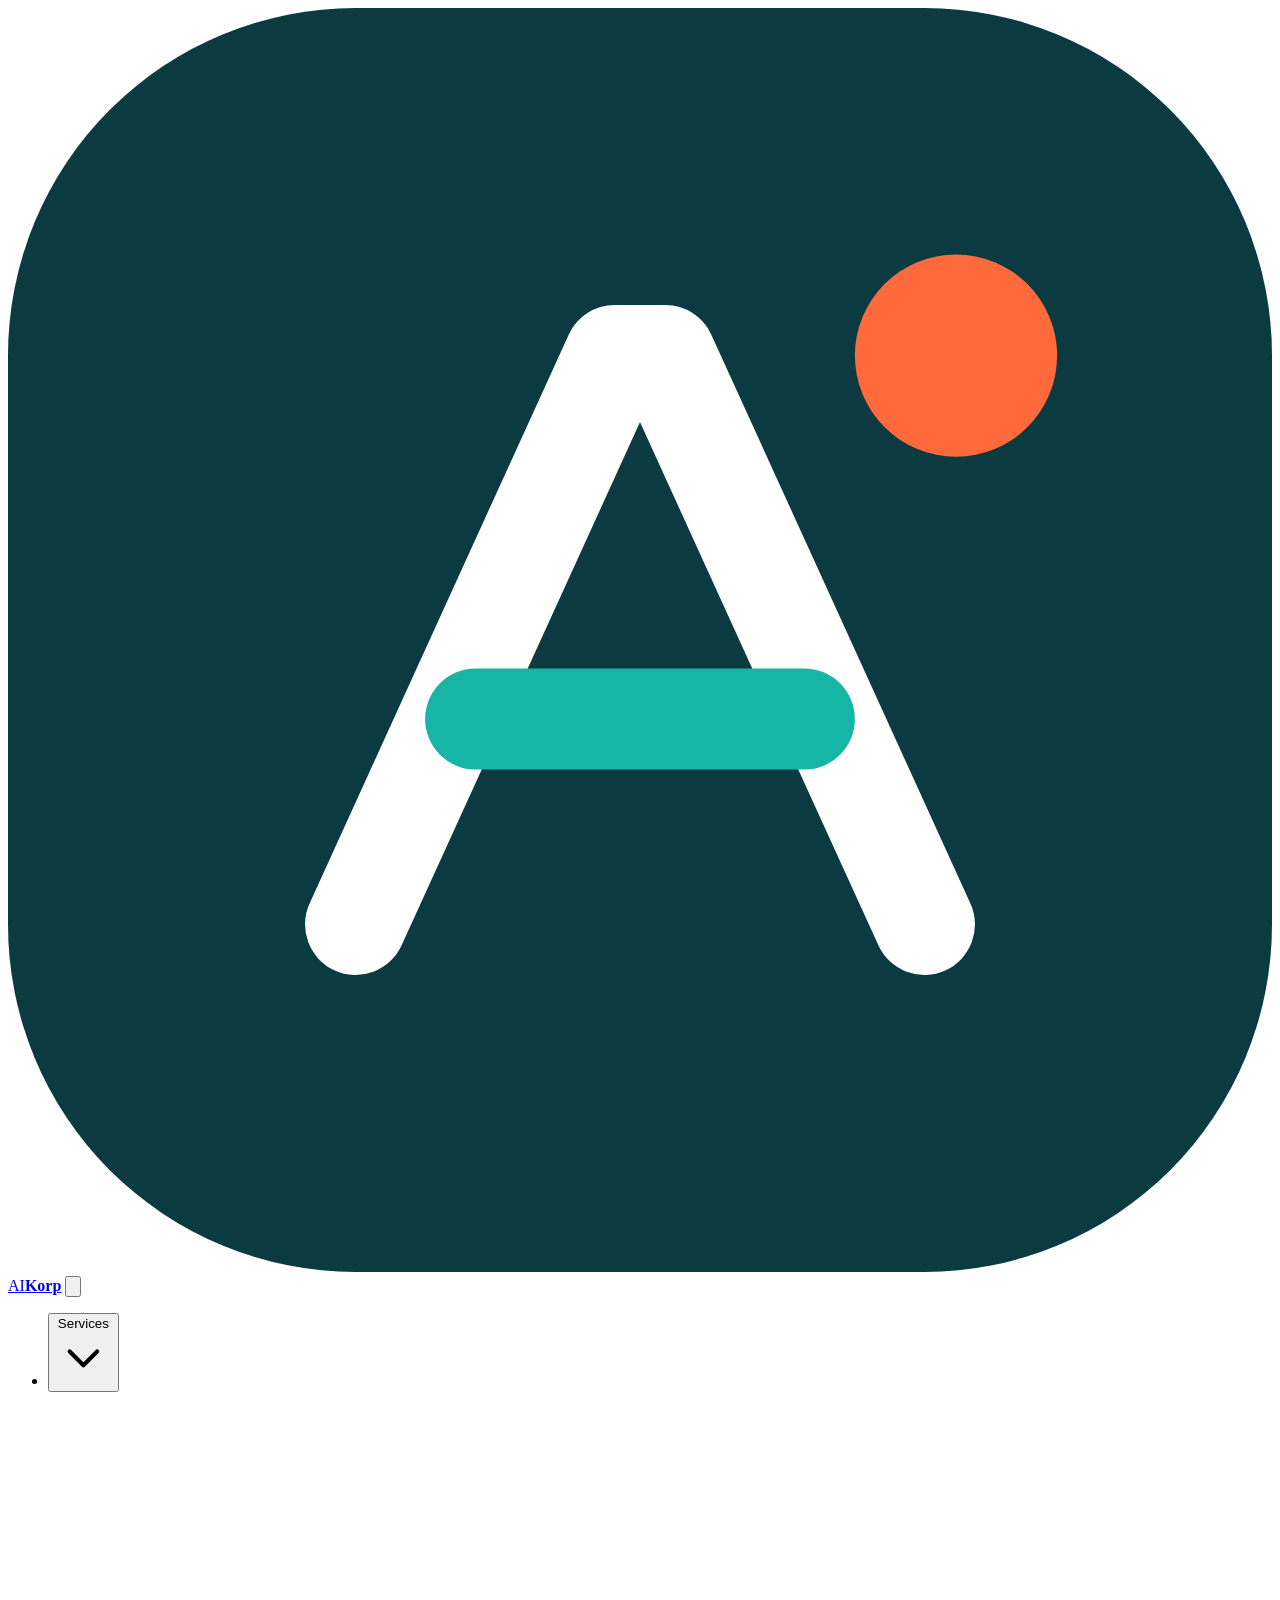
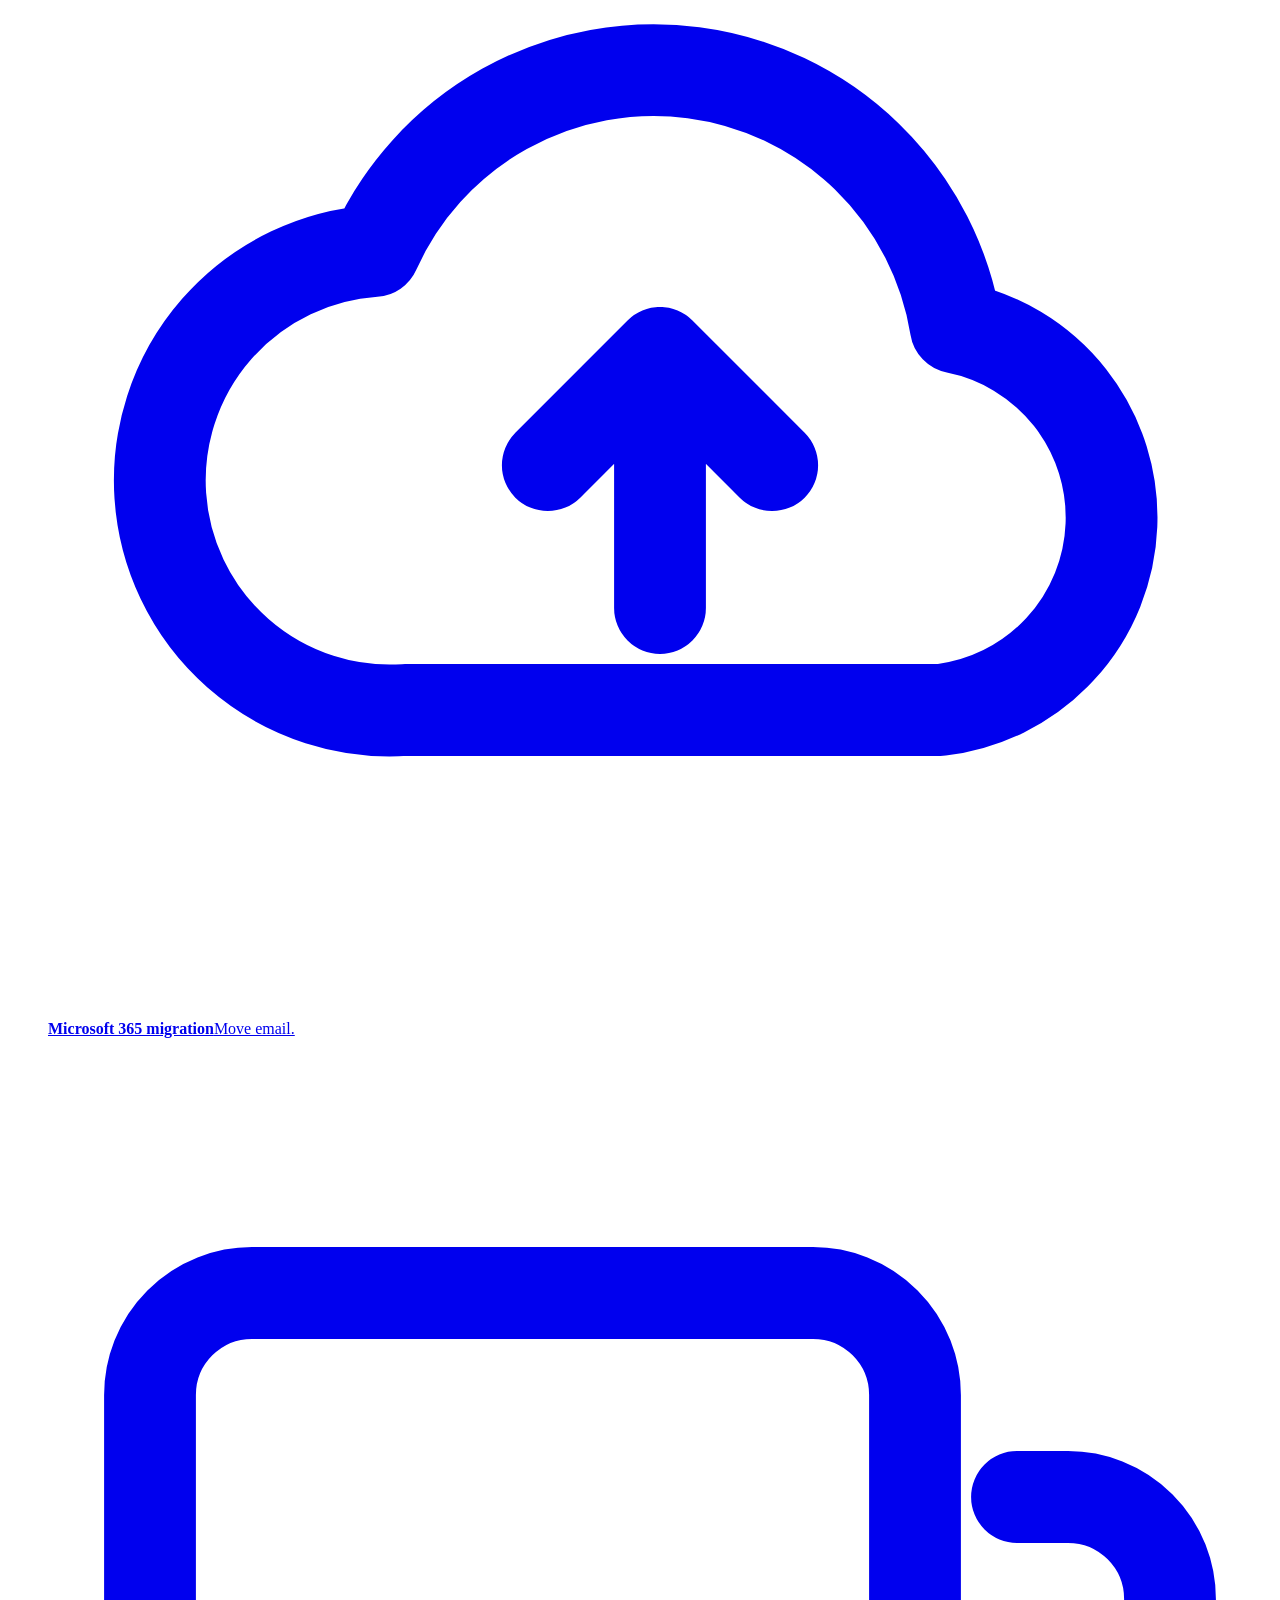
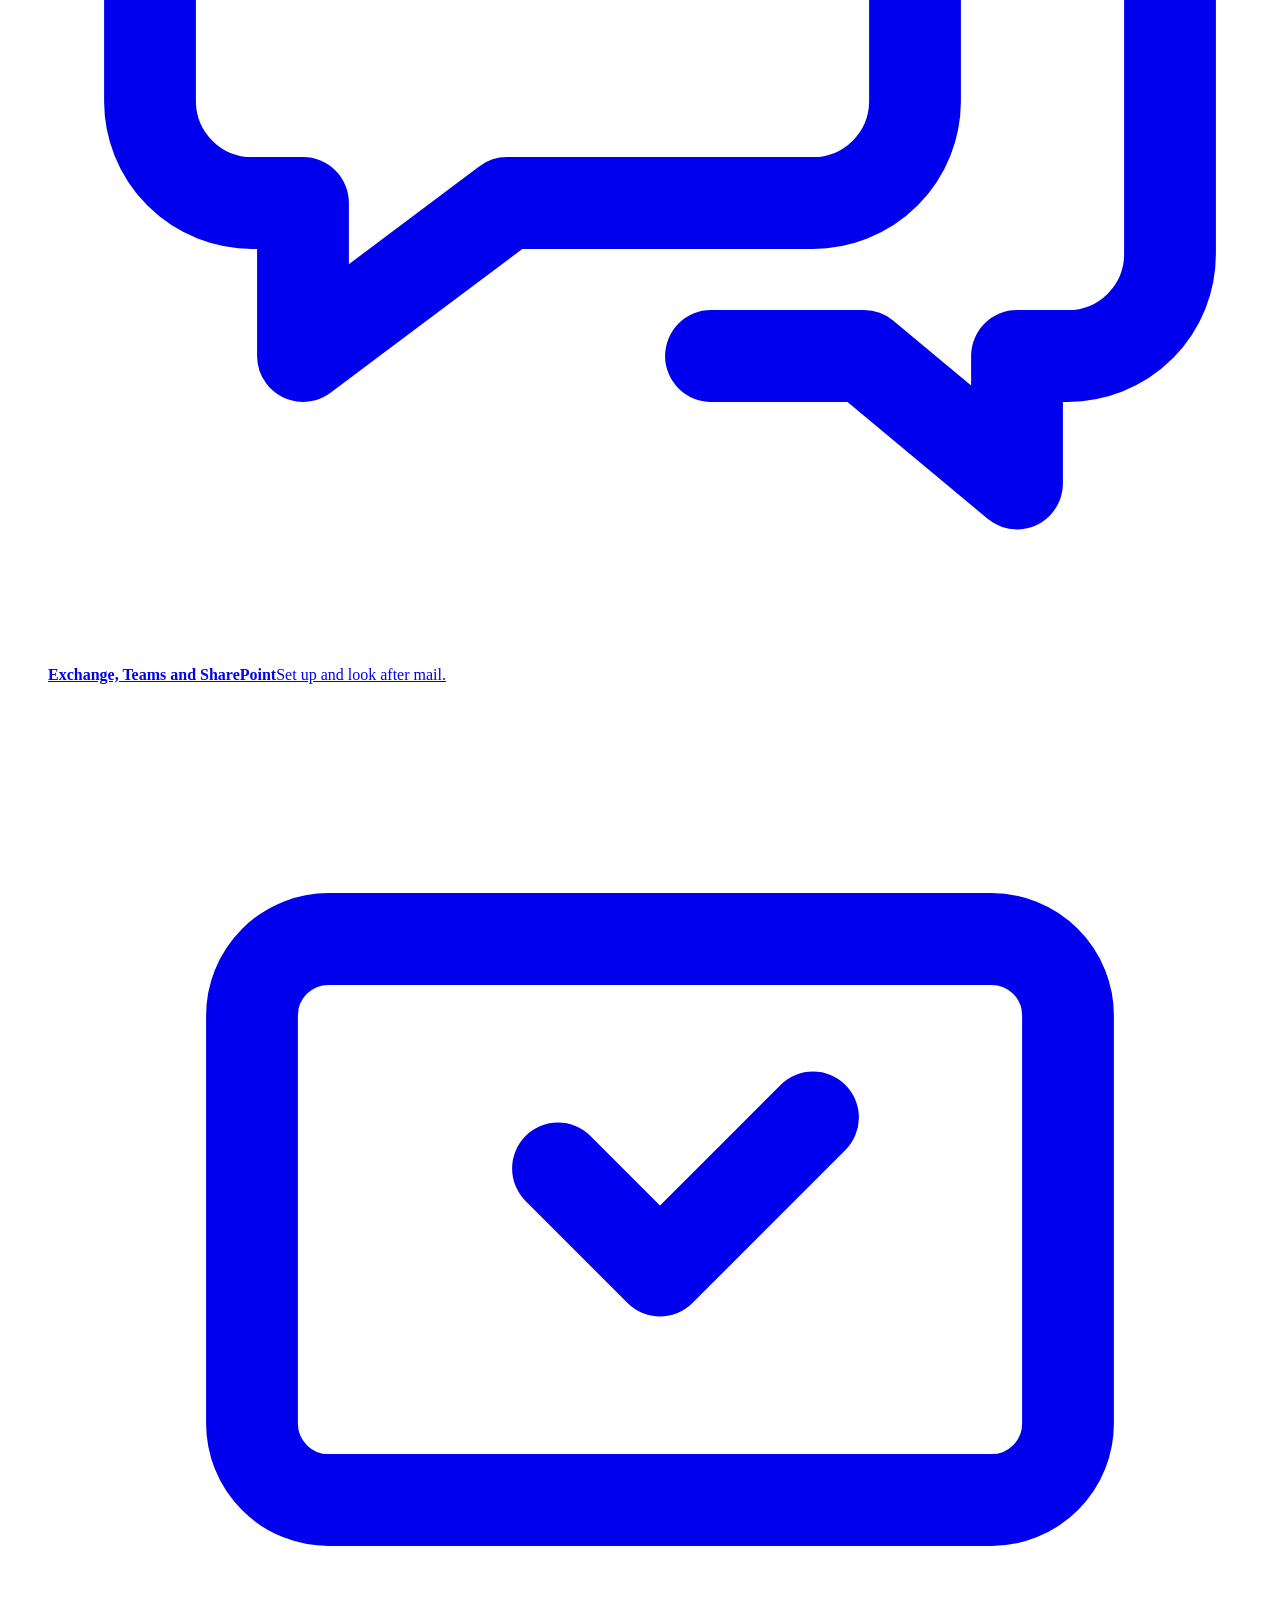
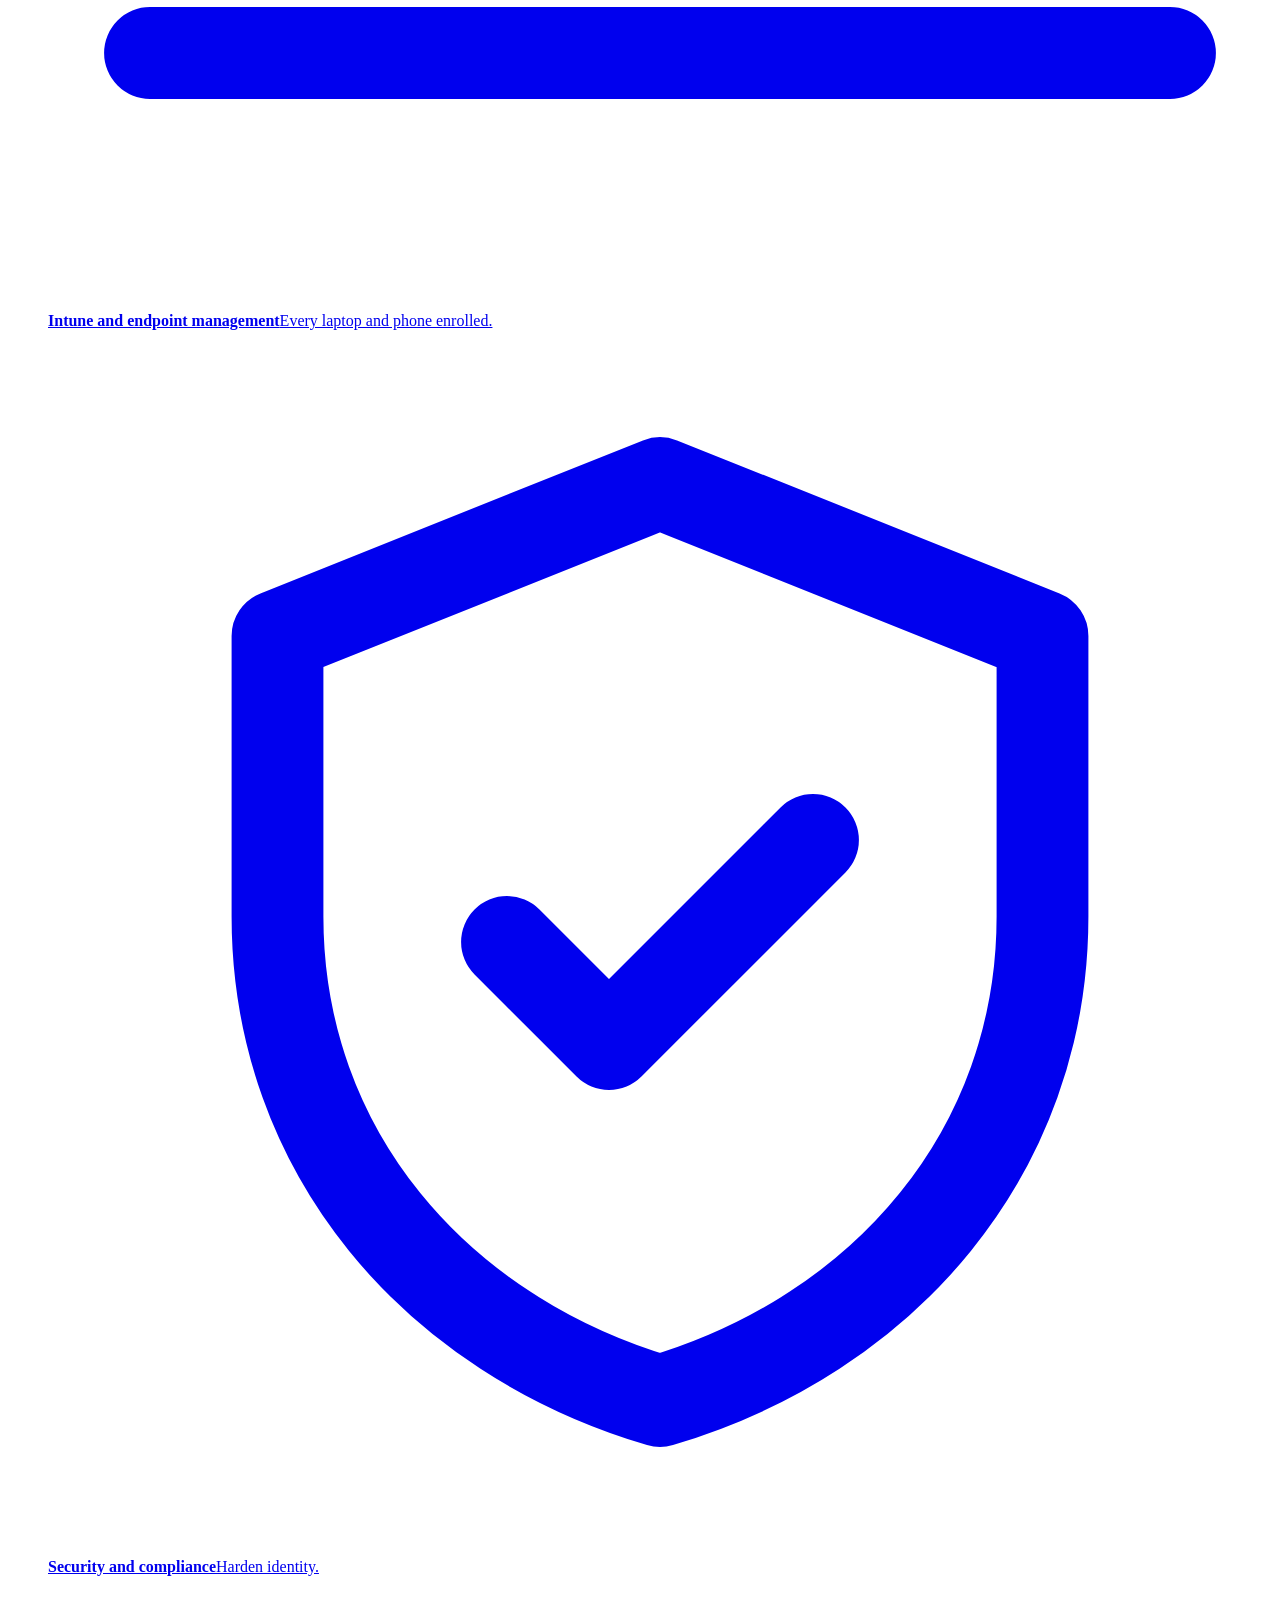
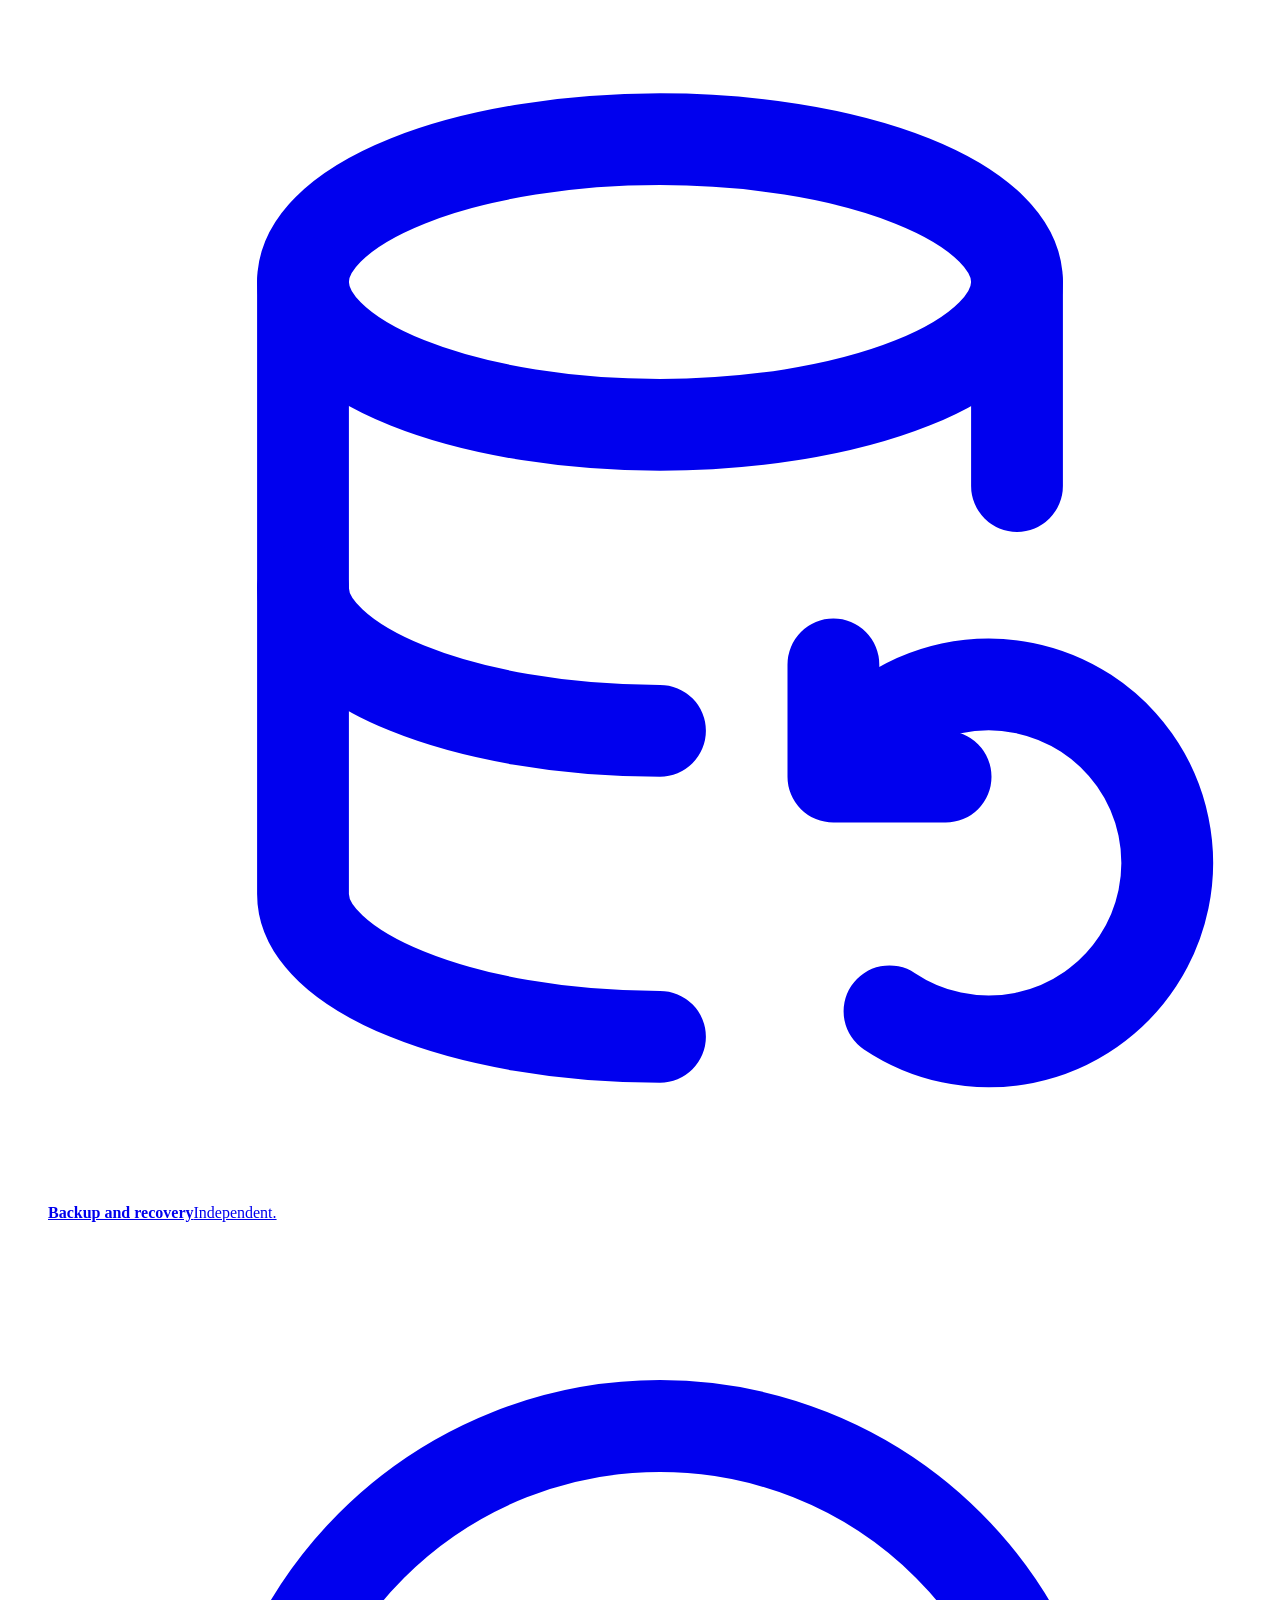
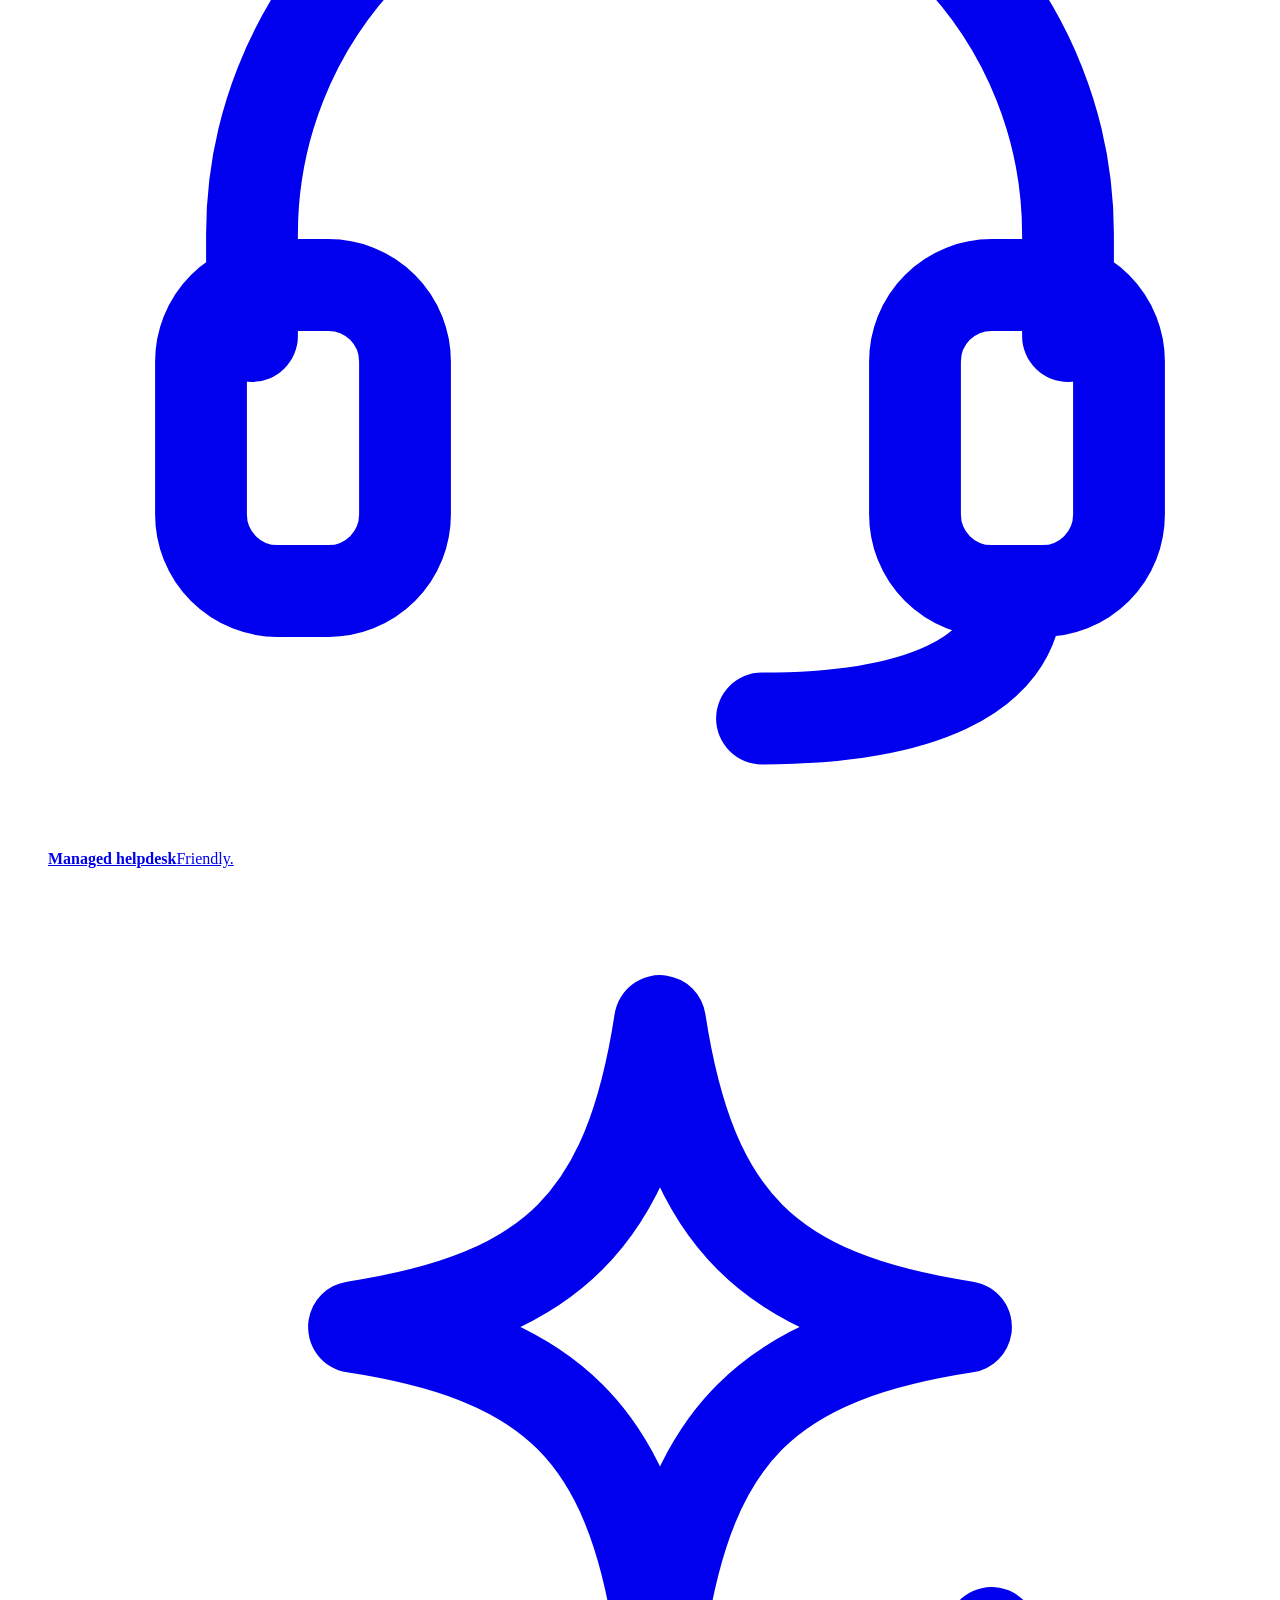
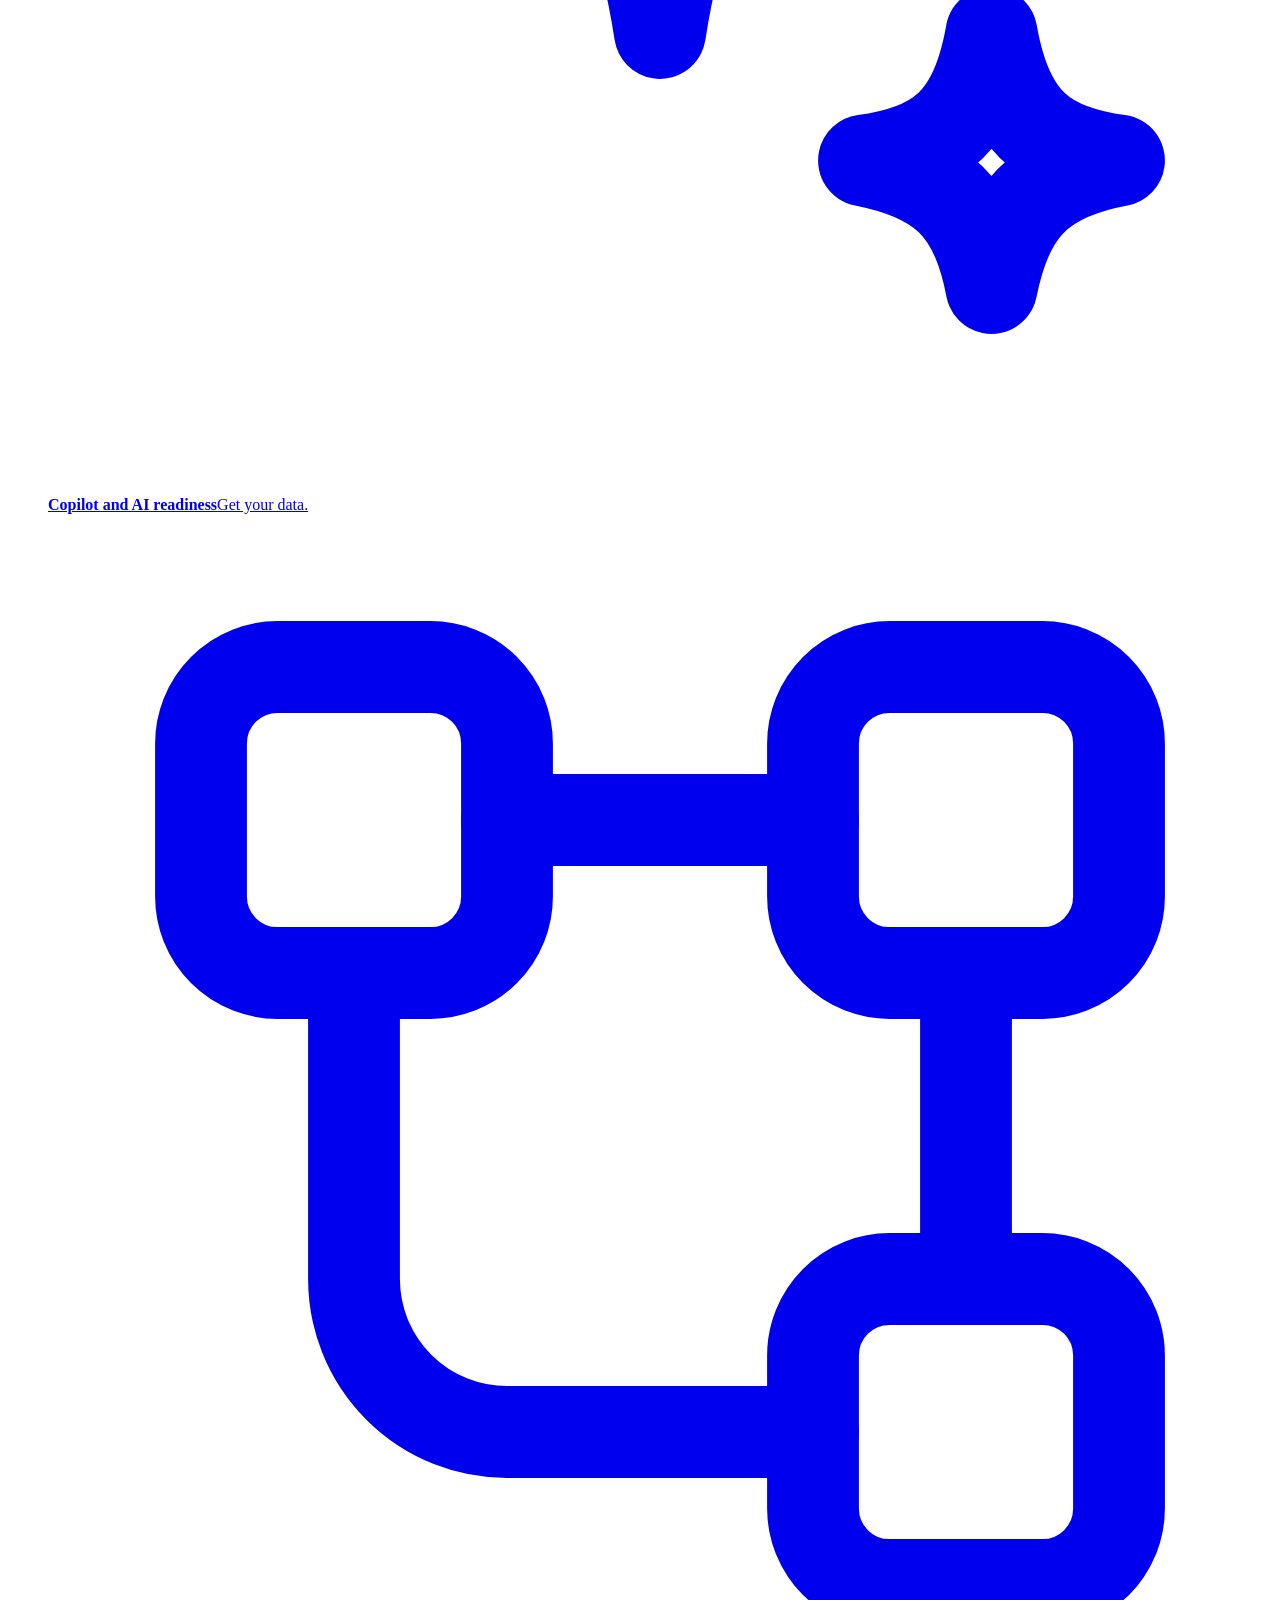
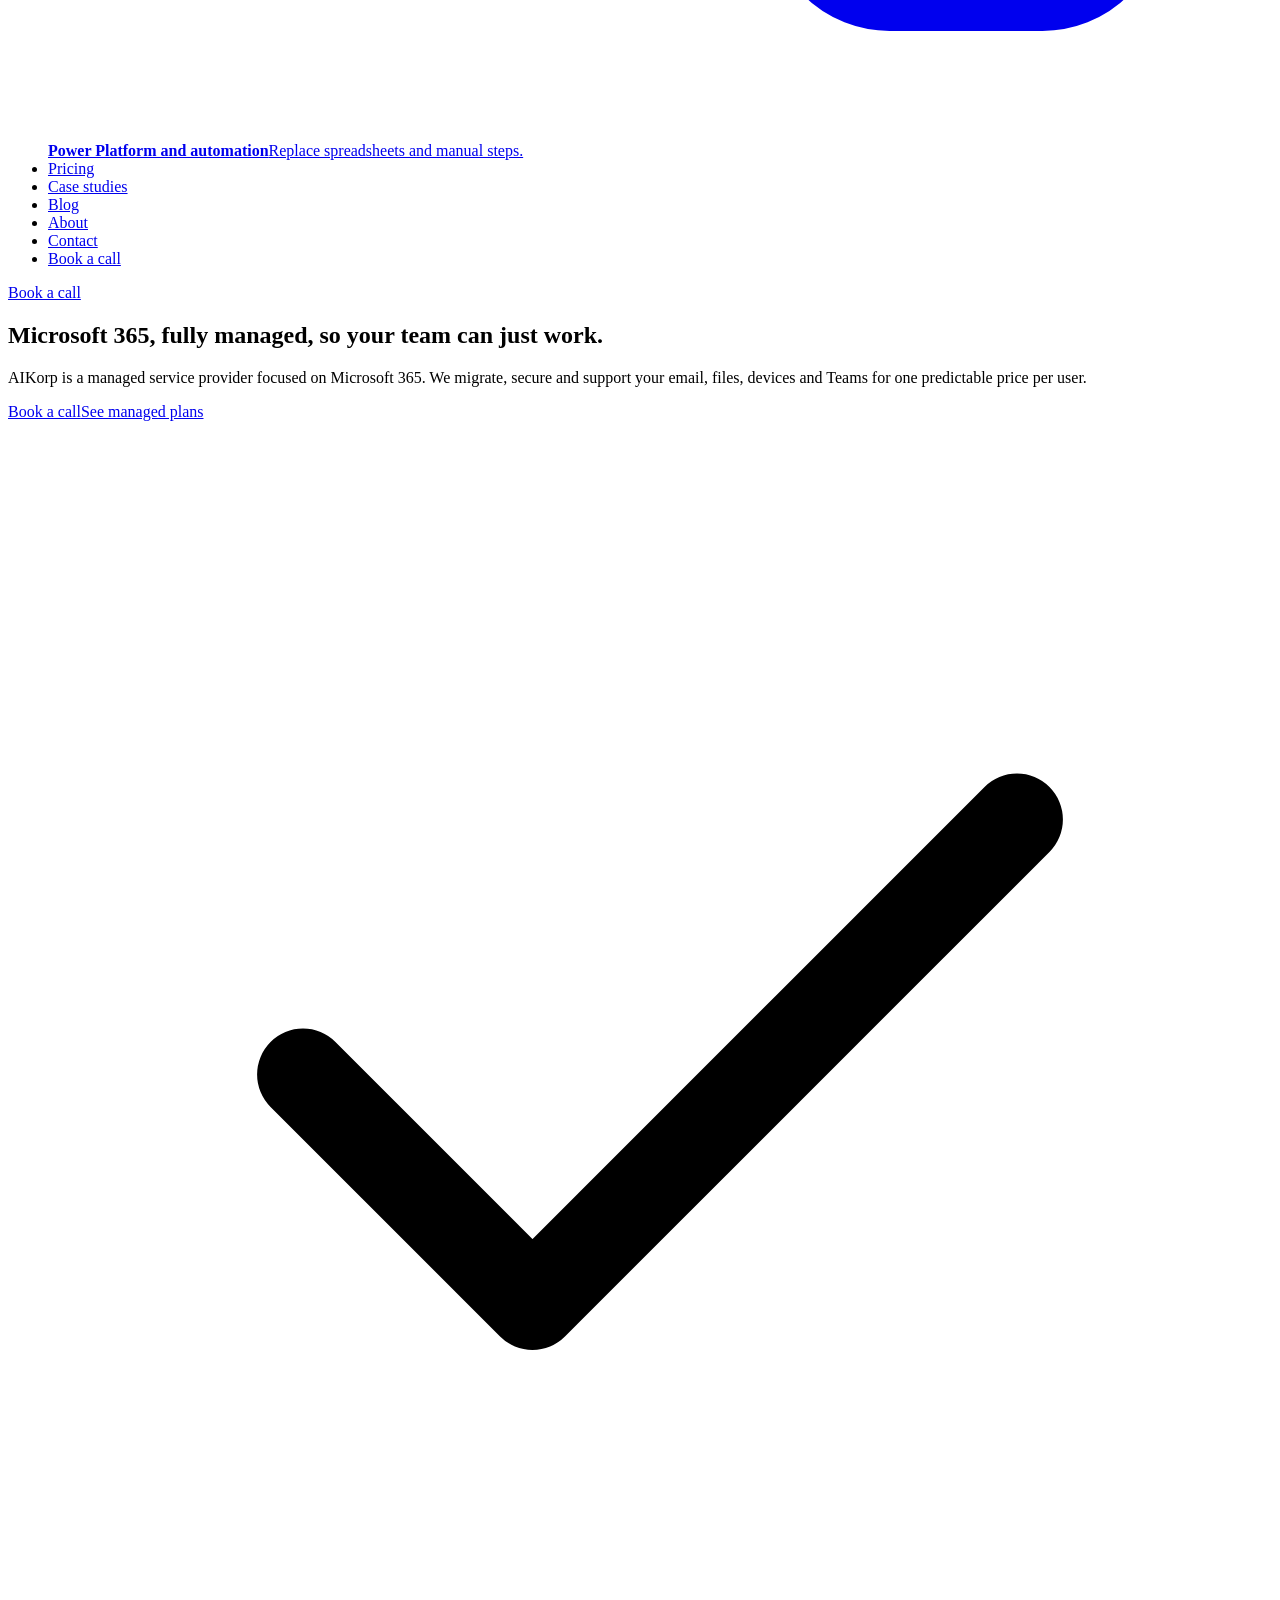
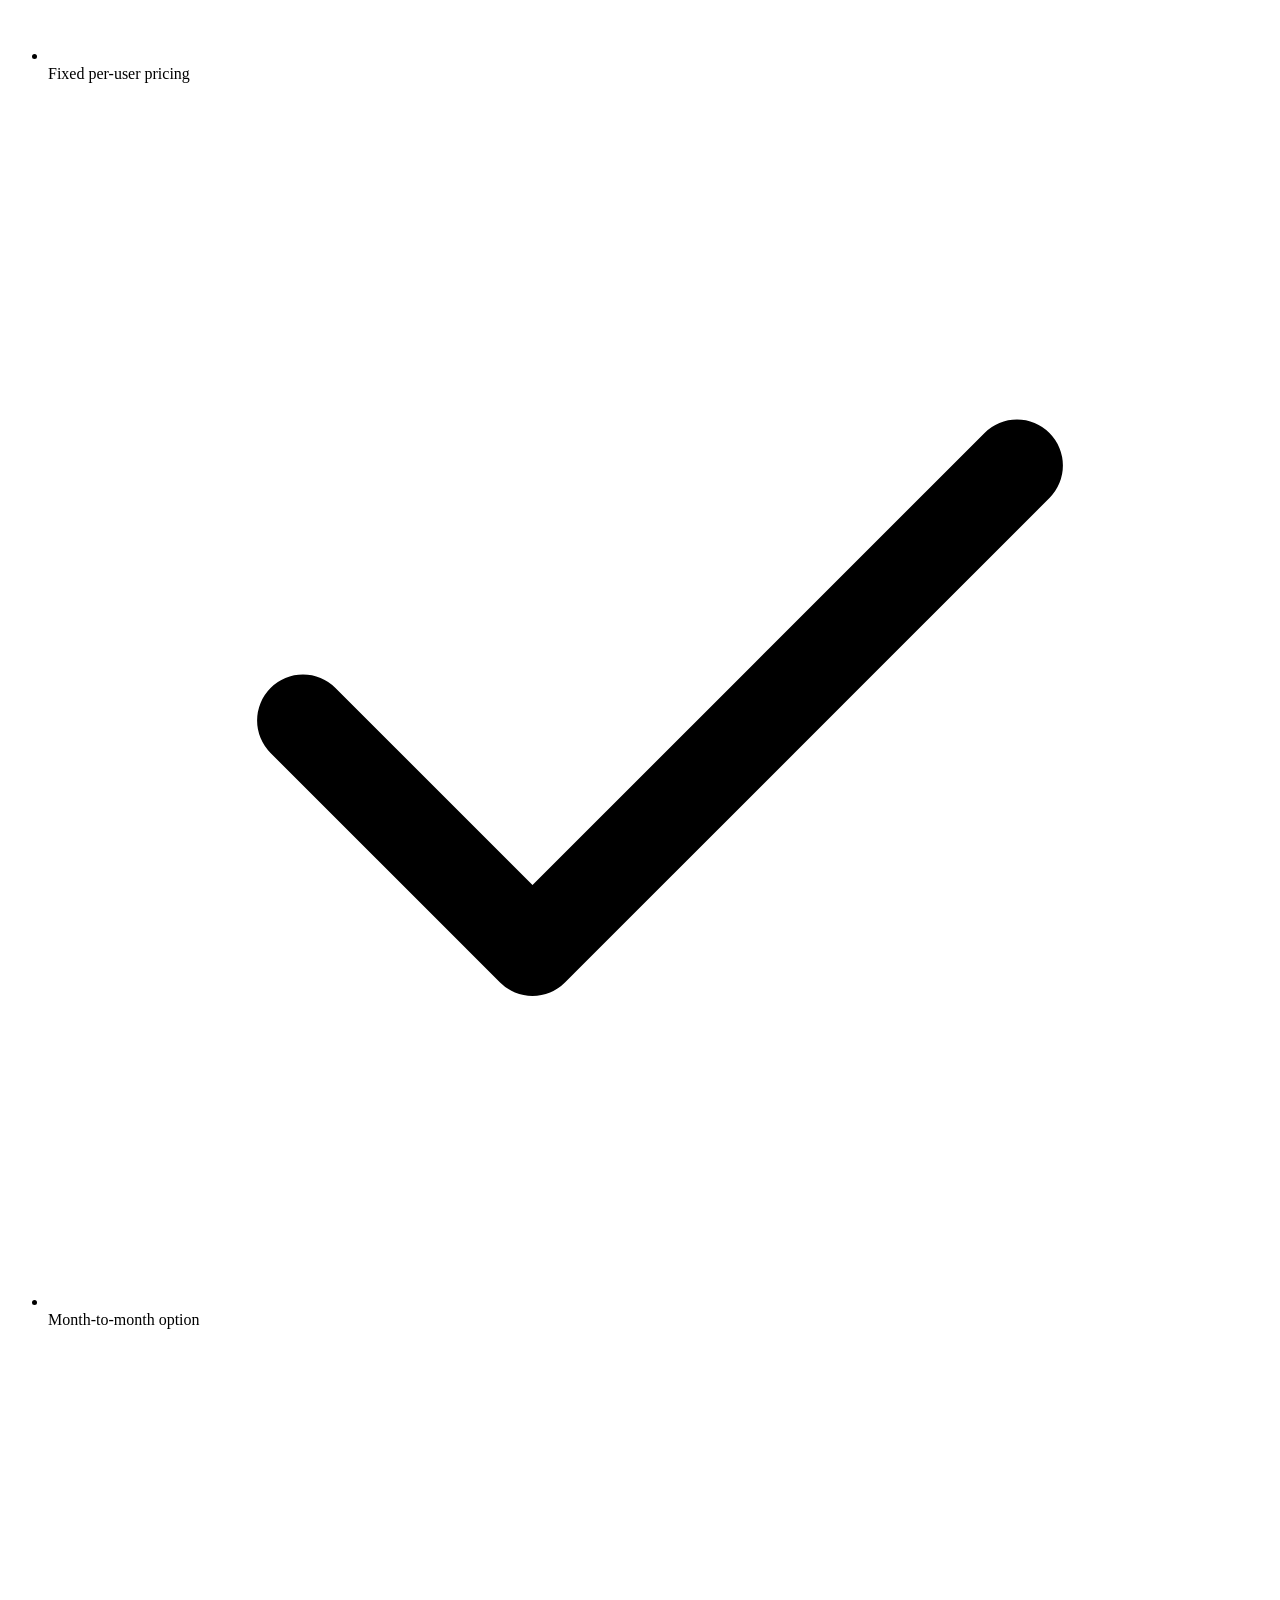
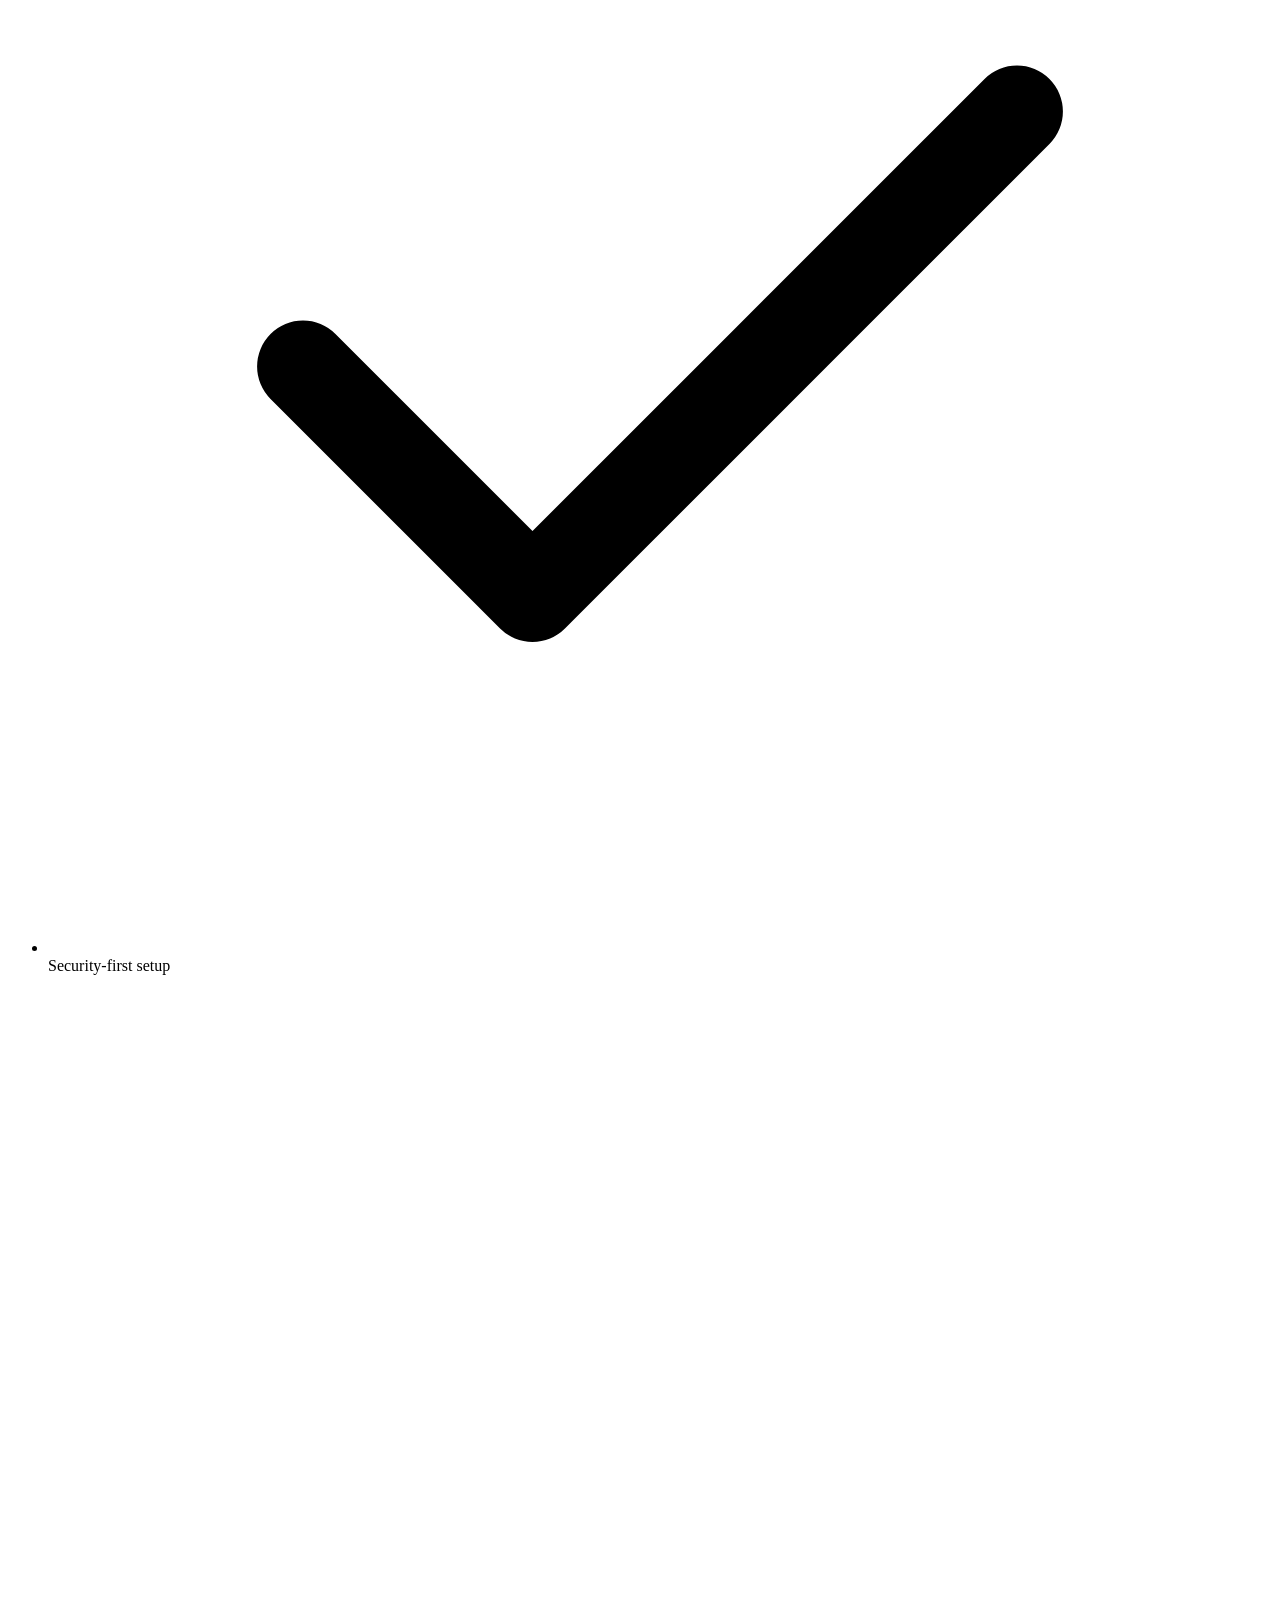
==== index.html @ 964cabbc "Add AIKorp MSP website pages" ====
<!DOCTYPE html>
<html lang="en">
<head>
<meta charset="utf-8">
<meta name="viewport" content="width=device-width, initial-scale=1">
<title>AIKorp | Managed Microsoft 365 services</title>
<meta name="description" content="AIKorp is a managed service provider specialising in Microsoft 365: migration, security, Intune, backup, helpdesk and Copilot readiness.">
<meta property="og:title" content="AIKorp | Managed Microsoft 365 services">
<meta property="og:description" content="AIKorp is a managed service provider specialising in Microsoft 365: migration, security, Intune, backup, helpdesk and Copilot readiness.">
<link rel="preconnect" href="https://fonts.googleapis.com">
<link rel="preconnect" href="https://fonts.gstatic.com" crossorigin>
<link href="https://fonts.googleapis.com/css2?family=Manrope:wght@400;500;600;700;800&display=swap" rel="stylesheet">
<link rel="stylesheet" href="assets/styles.css">
<link rel="icon" href="data:image/svg+xml,<svg xmlns=%27http://www.w3.org/2000/svg%27 viewBox='0 0 40 40' aria-hidden='true'><rect width='40' height='40' rx='11' fill='%230b3b40'/><path d='M11 29 19.2 11h1.6L29 29' fill='none' stroke='%23fff' stroke-width='3.2' stroke-linecap='round' stroke-linejoin='round'/><path d='M14.8 22.5h10.4' stroke='%2317b5a5' stroke-width='3.2' stroke-linecap='round'/><circle cx='30' cy='11' r='3.2' fill='%23ff6a3d'/></svg>">
</head>
<body>
<a class="skip" href="#main" style="position:absolute;left:-999px">Skip to content</a>
<header class="site-header"><div class="wrap nav">
  <a class="logo" href="index.html" aria-label="AIKorp home"><svg viewBox="0 0 40 40" aria-hidden="true"><rect width="40" height="40" rx="11" fill="#0b3b40"/><path d="M11 29 19.2 11h1.6L29 29" fill="none" stroke="#fff" stroke-width="3.2" stroke-linecap="round" stroke-linejoin="round"/><path d="M14.8 22.5h10.4" stroke="#17b5a5" stroke-width="3.2" stroke-linecap="round"/><circle cx="30" cy="11" r="3.2" fill="#ff6a3d"/></svg><span>AI<b>Korp</b></span></a>
  <button class="burger" aria-label="Open menu" aria-expanded="false" aria-controls="menu"><svg viewBox="0 0 24 24" fill="none" stroke="currentColor" stroke-width="1.8" stroke-linecap="round" stroke-linejoin="round" aria-hidden="true"><path d="M4 7h16M4 12h16M4 17h16"/></svg></button>
  <ul class="menu" id="menu">
    <li class="has-drop"><button aria-expanded="false" aria-haspopup="true">Services <svg class="chev" viewBox="0 0 24 24" fill="none" stroke="currentColor" stroke-width="1.8" stroke-linecap="round" stroke-linejoin="round" aria-hidden="true"><path d="m6 9 6 6 6-6"/></svg></button>
      <div class="drop"><a href="services.html#migration"><span class="ico"><svg viewBox="0 0 24 24" fill="none" stroke="currentColor" stroke-width="1.8" stroke-linecap="round" stroke-linejoin="round" aria-hidden="true"><path d="M7 18a4.5 4.5 0 0 1-.6-9 6 6 0 0 1 11.4 1.5A3.8 3.8 0 0 1 17.5 18Z"/><path d="M12 16v-5m-2.2 2.2L12 11l2.2 2.2"/></svg></span><span><strong>Microsoft 365 migration</strong><span>Move email.</span></span></a><a href="services.html#collaboration"><span class="ico"><svg viewBox="0 0 24 24" fill="none" stroke="currentColor" stroke-width="1.8" stroke-linecap="round" stroke-linejoin="round" aria-hidden="true"><path d="M4 5h11a2 2 0 0 1 2 2v6a2 2 0 0 1-2 2H9l-4 3v-3H4a2 2 0 0 1-2-2V7a2 2 0 0 1 2-2Z"/><path d="M19 9h1a2 2 0 0 1 2 2v5a2 2 0 0 1-2 2h-1v2.5L16 18h-3"/></svg></span><span><strong>Exchange, Teams and SharePoint</strong><span>Set up and look after mail.</span></span></a><a href="services.html#endpoint"><span class="ico"><svg viewBox="0 0 24 24" fill="none" stroke="currentColor" stroke-width="1.8" stroke-linecap="round" stroke-linejoin="round" aria-hidden="true"><rect x="4" y="5" width="16" height="11" rx="1.5"/><path d="M2 19h20M10 9.5l2 2 3-3"/></svg></span><span><strong>Intune and endpoint management</strong><span>Every laptop and phone enrolled.</span></span></a><a href="services.html#security"><span class="ico"><svg viewBox="0 0 24 24" fill="none" stroke="currentColor" stroke-width="1.8" stroke-linecap="round" stroke-linejoin="round" aria-hidden="true"><path d="M12 3 4.5 6v5.5c0 4.6 3.1 8.2 7.5 9.5 4.4-1.3 7.5-4.9 7.5-9.5V6Z"/><path d="m9 12 2 2 4-4"/></svg></span><span><strong>Security and compliance</strong><span>Harden identity.</span></span></a><a href="services.html#backup"><span class="ico"><svg viewBox="0 0 24 24" fill="none" stroke="currentColor" stroke-width="1.8" stroke-linecap="round" stroke-linejoin="round" aria-hidden="true"><ellipse cx="12" cy="6" rx="7" ry="2.8"/><path d="M5 6v6c0 1.5 3.1 2.8 7 2.8M19 6v4"/><path d="M5 12v6c0 1.5 3.1 2.8 7 2.8"/><path d="M15.5 15.5a3.5 3.5 0 1 1 1 4.8M15.4 13.5v2.2h2.2"/></svg></span><span><strong>Backup and recovery</strong><span>Independent.</span></span></a><a href="services.html#helpdesk"><span class="ico"><svg viewBox="0 0 24 24" fill="none" stroke="currentColor" stroke-width="1.8" stroke-linecap="round" stroke-linejoin="round" aria-hidden="true"><path d="M4 14v-2a8 8 0 0 1 16 0v2"/><rect x="3" y="13" width="4" height="6" rx="1.5"/><rect x="17" y="13" width="4" height="6" rx="1.5"/><path d="M19 19c0 1.7-2 2.5-5 2.5"/></svg></span><span><strong>Managed helpdesk</strong><span>Friendly.</span></span></a><a href="services.html#copilot"><span class="ico"><svg viewBox="0 0 24 24" fill="none" stroke="currentColor" stroke-width="1.8" stroke-linecap="round" stroke-linejoin="round" aria-hidden="true"><path d="M12 3c.6 3.9 2.1 5.4 6 6-3.9.6-5.4 2.1-6 6-.6-3.9-2.1-5.4-6-6 3.9-.6 5.4-2.1 6-6Z"/><path d="M18.5 15c.3 1.7 1 2.3 2.5 2.5-1.6.3-2.2 1-2.5 2.5-.3-1.6-1-2.2-2.5-2.5 1.5-.2 2.2-.8 2.5-2.5Z"/></svg></span><span><strong>Copilot and AI readiness</strong><span>Get your data.</span></span></a><a href="services.html#power-platform"><span class="ico"><svg viewBox="0 0 24 24" fill="none" stroke="currentColor" stroke-width="1.8" stroke-linecap="round" stroke-linejoin="round" aria-hidden="true"><rect x="3" y="3" width="6" height="6" rx="1.5"/><rect x="15" y="15" width="6" height="6" rx="1.5"/><rect x="15" y="3" width="6" height="6" rx="1.5"/><path d="M9 6h6M18 9v6M6 9v6a3 3 0 0 0 3 3h6"/></svg></span><span><strong>Power Platform and automation</strong><span>Replace spreadsheets and manual steps.</span></span></a></div></li>
    <li><a href="pricing.html">Pricing</a></li><li><a href="cases.html">Case studies</a></li><li><a href="blog.html">Blog</a></li><li><a href="about.html">About</a></li><li><a href="contact.html">Contact</a></li>
    <li class="mobile-cta"><a class="btn btn-primary" href="contact.html">Book a call</a></li>
  </ul>
  <a class="btn btn-primary nav-cta" href="contact.html">Book a call</a>
</div></header>
<main id="main">

<section class="hero"><div class="wrap hero-grid">
  <div>
    <h1>Microsoft 365, fully managed, <strong>so your team can just work.</strong></h1>
    <p class="lead">AIKorp is a managed service provider focused on Microsoft 365. We migrate, secure and support your email, files, devices and Teams for one predictable price per user.</p>
    <div class="hero-actions"><a class="btn btn-primary" href="contact.html">Book a call</a><a class="btn btn-ghost" href="pricing.html">See managed plans</a></div>
    <ul class="trust"><li><svg viewBox="0 0 24 24" fill="none" stroke="currentColor" stroke-width="1.8" stroke-linecap="round" stroke-linejoin="round" aria-hidden="true"><path d="m5 12.5 4.5 4.5L19 7.5"/></svg>Fixed per-user pricing</li><li><svg viewBox="0 0 24 24" fill="none" stroke="currentColor" stroke-width="1.8" stroke-linecap="round" stroke-linejoin="round" aria-hidden="true"><path d="m5 12.5 4.5 4.5L19 7.5"/></svg>Month-to-month option</li><li><svg viewBox="0 0 24 24" fill="none" stroke="currentColor" stroke-width="1.8" stroke-linecap="round" stroke-linejoin="round" aria-hidden="true"><path d="m5 12.5 4.5 4.5L19 7.5"/></svg>Security-first setup</li></ul>
  </div>
  <div class="console" role="img" aria-label="Illustration: AIKorp managing migration, security and helpdesk around a Microsoft 365 tenant">
    <div class="console-card">
      <svg class="lines" viewBox="0 0 100 100" preserveAspectRatio="none" aria-hidden="true">
        <g fill="none" stroke="rgba(255,255,255,.5)" stroke-width="1.3">
          <path d="M12 19 L28 30 L54 30" vector-effect="non-scaling-stroke"/>
          <path d="M82 45 L78 40 L67 40" vector-effect="non-scaling-stroke"/>
          <path d="M15 85 L24 80 L48 80" vector-effect="non-scaling-stroke"/>
        </g>
      </svg>
      <div class="core" style="left:10%;top:49%;width:70%"><small>AIKorp managed tenant</small><b>Microsoft 365, under control</b><div class="meter"><span class="dot"></span>Monitoring, backups and patching on</div></div>
    </div>
    <span class="lbl" style="left:59.5%;top:33.8%">Cloud migration</span>
    <span class="lbl" style="right:33%;top:42.4%">Security and compliance</span>
    <span class="lbl" style="left:54.5%;top:76.8%">Managed helpdesk</span>
    <span class="orb" style="left:2%;top:4%"><svg viewBox="0 0 24 24" fill="none" stroke="currentColor" stroke-width="1.8" stroke-linecap="round" stroke-linejoin="round" aria-hidden="true"><path d="M7 18a4.5 4.5 0 0 1-.6-9 6 6 0 0 1 11.4 1.5A3.8 3.8 0 0 1 17.5 18Z"/><path d="M12 16v-5m-2.2 2.2L12 11l2.2 2.2"/></svg></span>
    <span class="orb o2" style="left:79%;top:44%"><svg viewBox="0 0 24 24" fill="none" stroke="currentColor" stroke-width="1.8" stroke-linecap="round" stroke-linejoin="round" aria-hidden="true"><path d="M12 3 4.5 6v5.5c0 4.6 3.1 8.2 7.5 9.5 4.4-1.3 7.5-4.9 7.5-9.5V6Z"/><path d="m9 12 2 2 4-4"/></svg></span>
    <span class="orb o3" style="left:5%;top:70%"><svg viewBox="0 0 24 24" fill="none" stroke="currentColor" stroke-width="1.8" stroke-linecap="round" stroke-linejoin="round" aria-hidden="true"><path d="M4 14v-2a8 8 0 0 1 16 0v2"/><rect x="3" y="13" width="4" height="6" rx="1.5"/><rect x="17" y="13" width="4" height="6" rx="1.5"/><path d="M19 19c0 1.7-2 2.5-5 2.5"/></svg></span>
  </div>
</div></section>

<section class="strip"><div class="wrap">
  <p>The Microsoft 365 workloads we deploy, secure and support every day</p>
  <div class="chips"><span class="chip"><i style="background:#1f6fd1"><svg viewBox="0 0 24 24" fill="none" stroke="currentColor" stroke-width="1.8" stroke-linecap="round" stroke-linejoin="round" aria-hidden="true"><rect x="3" y="5" width="18" height="14" rx="2"/><path d="m3.5 6.5 8.5 6.5 8.5-6.5"/></svg></i>Exchange Online</span><span class="chip"><i style="background:#5b5fc7"><svg viewBox="0 0 24 24" fill="none" stroke="currentColor" stroke-width="1.8" stroke-linecap="round" stroke-linejoin="round" aria-hidden="true"><path d="M4 5h11a2 2 0 0 1 2 2v6a2 2 0 0 1-2 2H9l-4 3v-3H4a2 2 0 0 1-2-2V7a2 2 0 0 1 2-2Z"/><path d="M19 9h1a2 2 0 0 1 2 2v5a2 2 0 0 1-2 2h-1v2.5L16 18h-3"/></svg></i>Teams</span><span class="chip"><i style="background:#0f8a8a"><svg viewBox="0 0 24 24" fill="none" stroke="currentColor" stroke-width="1.8" stroke-linecap="round" stroke-linejoin="round" aria-hidden="true"><path d="M3 7a2 2 0 0 1 2-2h4l2 2h8a2 2 0 0 1 2 2v8a2 2 0 0 1-2 2H5a2 2 0 0 1-2-2Z"/><path d="M8 13h8"/></svg></i>SharePoint and OneDrive</span><span class="chip"><i style="background:#2b7a3d"><svg viewBox="0 0 24 24" fill="none" stroke="currentColor" stroke-width="1.8" stroke-linecap="round" stroke-linejoin="round" aria-hidden="true"><rect x="4" y="5" width="16" height="11" rx="1.5"/><path d="M2 19h20M10 9.5l2 2 3-3"/></svg></i>Intune</span><span class="chip"><i style="background:#0b5cad"><svg viewBox="0 0 24 24" fill="none" stroke="currentColor" stroke-width="1.8" stroke-linecap="round" stroke-linejoin="round" aria-hidden="true"><circle cx="8" cy="15" r="4"/><path d="m11 12 8-8m-3 3 2 2m-4 0 1.5 1.5"/></svg></i>Entra ID</span><span class="chip"><i style="background:#c2410c"><svg viewBox="0 0 24 24" fill="none" stroke="currentColor" stroke-width="1.8" stroke-linecap="round" stroke-linejoin="round" aria-hidden="true"><path d="M12 3 4.5 6v5.5c0 4.6 3.1 8.2 7.5 9.5 4.4-1.3 7.5-4.9 7.5-9.5V6Z"/><path d="m9 12 2 2 4-4"/></svg></i>Defender</span><span class="chip"><i style="background:#7c3aed"><svg viewBox="0 0 24 24" fill="none" stroke="currentColor" stroke-width="1.8" stroke-linecap="round" stroke-linejoin="round" aria-hidden="true"><rect x="5" y="10" width="14" height="10" rx="2"/><path d="M8 10V7a4 4 0 0 1 8 0v3M12 14v2.5"/></svg></i>Purview</span><span class="chip"><i style="background:#d6336c"><svg viewBox="0 0 24 24" fill="none" stroke="currentColor" stroke-width="1.8" stroke-linecap="round" stroke-linejoin="round" aria-hidden="true"><path d="M12 3c.6 3.9 2.1 5.4 6 6-3.9.6-5.4 2.1-6 6-.6-3.9-2.1-5.4-6-6 3.9-.6 5.4-2.1 6-6Z"/><path d="M18.5 15c.3 1.7 1 2.3 2.5 2.5-1.6.3-2.2 1-2.5 2.5-.3-1.6-1-2.2-2.5-2.5 1.5-.2 2.2-.8 2.5-2.5Z"/></svg></i>Copilot</span><span class="chip"><i style="background:#6d28d9"><svg viewBox="0 0 24 24" fill="none" stroke="currentColor" stroke-width="1.8" stroke-linecap="round" stroke-linejoin="round" aria-hidden="true"><rect x="3" y="3" width="6" height="6" rx="1.5"/><rect x="15" y="15" width="6" height="6" rx="1.5"/><rect x="15" y="3" width="6" height="6" rx="1.5"/><path d="M9 6h6M18 9v6M6 9v6a3 3 0 0 0 3 3h6"/></svg></i>Power Platform</span></div>
</div></section>

<section class="band"><div class="wrap">
  <div class="section-head"><div><span class="kicker">What we do</span><h2>Everything Microsoft 365, handled by one team</h2></div><p class="lead">From the first migration to everyday support, you get M365 experts who look after the whole stack, not just the tickets.</p></div>
  <div class="grid"><a class="card" href="services.html#migration"><span class="ico"><svg viewBox="0 0 24 24" fill="none" stroke="currentColor" stroke-width="1.8" stroke-linecap="round" stroke-linejoin="round" aria-hidden="true"><path d="M7 18a4.5 4.5 0 0 1-.6-9 6 6 0 0 1 11.4 1.5A3.8 3.8 0 0 1 17.5 18Z"/><path d="M12 16v-5m-2.2 2.2L12 11l2.2 2.2"/></svg></span><h3>Microsoft 365 migration</h3><p>Move email, files and users from Google Workspace, on-prem Exchange or another tenant with zero lost mail.</p><span class="more">Learn more →</span></a><a class="card" href="services.html#collaboration"><span class="ico"><svg viewBox="0 0 24 24" fill="none" stroke="currentColor" stroke-width="1.8" stroke-linecap="round" stroke-linejoin="round" aria-hidden="true"><path d="M4 5h11a2 2 0 0 1 2 2v6a2 2 0 0 1-2 2H9l-4 3v-3H4a2 2 0 0 1-2-2V7a2 2 0 0 1 2-2Z"/><path d="M19 9h1a2 2 0 0 1 2 2v5a2 2 0 0 1-2 2h-1v2.5L16 18h-3"/></svg></span><h3>Exchange, Teams and SharePoint</h3><p>Set up and look after mail, meetings, chat and intranet the way your people actually work.</p><span class="more">Learn more →</span></a><a class="card" href="services.html#endpoint"><span class="ico"><svg viewBox="0 0 24 24" fill="none" stroke="currentColor" stroke-width="1.8" stroke-linecap="round" stroke-linejoin="round" aria-hidden="true"><rect x="4" y="5" width="16" height="11" rx="1.5"/><path d="M2 19h20M10 9.5l2 2 3-3"/></svg></span><h3>Intune and endpoint management</h3><p>Every laptop and phone enrolled, patched and compliant, from unboxing to retirement.</p><span class="more">Learn more →</span></a><a class="card" href="services.html#security"><span class="ico"><svg viewBox="0 0 24 24" fill="none" stroke="currentColor" stroke-width="1.8" stroke-linecap="round" stroke-linejoin="round" aria-hidden="true"><path d="M12 3 4.5 6v5.5c0 4.6 3.1 8.2 7.5 9.5 4.4-1.3 7.5-4.9 7.5-9.5V6Z"/><path d="m9 12 2 2 4-4"/></svg></span><h3>Security and compliance</h3><p>Harden identity, email and devices with Defender, Entra ID and Purview, and keep watching.</p><span class="more">Learn more →</span></a><a class="card" href="services.html#backup"><span class="ico"><svg viewBox="0 0 24 24" fill="none" stroke="currentColor" stroke-width="1.8" stroke-linecap="round" stroke-linejoin="round" aria-hidden="true"><ellipse cx="12" cy="6" rx="7" ry="2.8"/><path d="M5 6v6c0 1.5 3.1 2.8 7 2.8M19 6v4"/><path d="M5 12v6c0 1.5 3.1 2.8 7 2.8"/><path d="M15.5 15.5a3.5 3.5 0 1 1 1 4.8M15.4 13.5v2.2h2.2"/></svg></span><h3>Backup and recovery</h3><p>Independent, third-party backup for mailboxes, OneDrive, SharePoint and Teams.</p><span class="more">Learn more →</span></a><a class="card" href="services.html#helpdesk"><span class="ico"><svg viewBox="0 0 24 24" fill="none" stroke="currentColor" stroke-width="1.8" stroke-linecap="round" stroke-linejoin="round" aria-hidden="true"><path d="M4 14v-2a8 8 0 0 1 16 0v2"/><rect x="3" y="13" width="4" height="6" rx="1.5"/><rect x="17" y="13" width="4" height="6" rx="1.5"/><path d="M19 19c0 1.7-2 2.5-5 2.5"/></svg></span><h3>Managed helpdesk</h3><p>Friendly, fast support for your team by phone, email, Teams and portal.</p><span class="more">Learn more →</span></a><a class="card" href="services.html#copilot"><span class="ico"><svg viewBox="0 0 24 24" fill="none" stroke="currentColor" stroke-width="1.8" stroke-linecap="round" stroke-linejoin="round" aria-hidden="true"><path d="M12 3c.6 3.9 2.1 5.4 6 6-3.9.6-5.4 2.1-6 6-.6-3.9-2.1-5.4-6-6 3.9-.6 5.4-2.1 6-6Z"/><path d="M18.5 15c.3 1.7 1 2.3 2.5 2.5-1.6.3-2.2 1-2.5 2.5-.3-1.6-1-2.2-2.5-2.5 1.5-.2 2.2-.8 2.5-2.5Z"/></svg></span><h3>Copilot and AI readiness</h3><p>Get your data, permissions and people ready before you switch on Microsoft 365 Copilot.</p><span class="more">Learn more →</span></a><a class="card" href="services.html#power-platform"><span class="ico"><svg viewBox="0 0 24 24" fill="none" stroke="currentColor" stroke-width="1.8" stroke-linecap="round" stroke-linejoin="round" aria-hidden="true"><rect x="3" y="3" width="6" height="6" rx="1.5"/><rect x="15" y="15" width="6" height="6" rx="1.5"/><rect x="15" y="3" width="6" height="6" rx="1.5"/><path d="M9 6h6M18 9v6M6 9v6a3 3 0 0 0 3 3h6"/></svg></span><h3>Power Platform and automation</h3><p>Replace spreadsheets and manual steps with Power Apps, Power Automate and Power BI.</p><span class="more">Learn more →</span></a></div>
</div></section>

<section class="band alt"><div class="wrap split">
  <div>
    <span class="kicker">Why AIKorp</span>
    <h2>A focused MSP beats a generalist</h2>
    <p class="lead">We do one platform and do it deeply. That means faster fixes, safer configurations and advice you can act on.</p>
    <ul class="checks"><li><svg viewBox="0 0 24 24" fill="none" stroke="currentColor" stroke-width="1.8" stroke-linecap="round" stroke-linejoin="round" aria-hidden="true"><path d="m5 12.5 4.5 4.5L19 7.5"/></svg><span><strong>M365 experts, not generalists.</strong> Identity, mail, devices, security and automation, all in one place.</span></li><li><svg viewBox="0 0 24 24" fill="none" stroke="currentColor" stroke-width="1.8" stroke-linecap="round" stroke-linejoin="round" aria-hidden="true"><path d="m5 12.5 4.5 4.5L19 7.5"/></svg><span><strong>Security baseline on day one.</strong> MFA, Conditional Access, device compliance and backup are part of every plan.</span></li><li><svg viewBox="0 0 24 24" fill="none" stroke="currentColor" stroke-width="1.8" stroke-linecap="round" stroke-linejoin="round" aria-hidden="true"><path d="m5 12.5 4.5 4.5L19 7.5"/></svg><span><strong>Plain-English reporting.</strong> A monthly report showing what we fixed, what changed and what we recommend.</span></li><li><svg viewBox="0 0 24 24" fill="none" stroke="currentColor" stroke-width="1.8" stroke-linecap="round" stroke-linejoin="round" aria-hidden="true"><path d="m5 12.5 4.5 4.5L19 7.5"/></svg><span><strong>Independent advice.</strong> We are not tied to selling you licences, so we recommend only what you need.</span></li></ul>
    <a class="btn btn-ghost" href="about.html">About us</a>
  </div>
  <div class="panel">
    <h3>Our service commitments</h3>
    <p style="margin:0">What every managed customer can count on.</p>
    <div class="stat-row">
      <div class="stat"><b>15 min</b><span>Response target for critical issues</span></div>
      <div class="stat"><b>24/7</b><span>Monitoring of alerts and backups</span></div>
      <div class="stat"><b>1 day</b><span>New starter set up, device to mailbox</span></div>
      <div class="stat"><b>Monthly</b><span>Health and security report</span></div>
    </div>
  </div>
</div></section>

<section class="band"><div class="wrap">
  <div class="center"><span class="kicker">How it works</span><h2>From first call to fully managed in four steps</h2><p class="lead">A clear, low-risk path for businesses of 5 to 500 users.</p></div>
  <div class="steps" style="margin-top:36px">
    <div class="step"><h3>Discovery call</h3><p>A 30-minute chat about your team, your tools and what is getting in the way.</p></div>
    <div class="step"><h3>Health check</h3><p>We review your tenant security, licences, devices and backup, and share findings.</p></div>
    <div class="step"><h3>Onboard and fix</h3><p>We document everything, close the security gaps and migrate what needs moving.</p></div>
    <div class="step"><h3>Managed for you</h3><p>Ongoing support, monitoring and monthly reviews, for a fixed per-user fee.</p></div>
  </div>
</div></section>
<section class="band"><div class="wrap"><div class="cta-band">
  <div><h2>Get a free Microsoft 365 health check</h2><p>In 30 minutes we review your security settings, licences and backup, then send you a short report with quick wins. No obligation.</p></div>
  <a class="btn btn-primary" href="contact.html#assessment">Book my health check</a>
</div></div></section>

</main>
<footer><div class="wrap">
  <div class="f-grid">
    <div><a class="logo" href="index.html"><svg viewBox="0 0 40 40" aria-hidden="true"><rect width="40" height="40" rx="11" fill="#0b3b40"/><path d="M11 29 19.2 11h1.6L29 29" fill="none" stroke="#fff" stroke-width="3.2" stroke-linecap="round" stroke-linejoin="round"/><path d="M14.8 22.5h10.4" stroke="#17b5a5" stroke-width="3.2" stroke-linecap="round"/><circle cx="30" cy="11" r="3.2" fill="#ff6a3d"/></svg><span>AI<b>Korp</b></span></a>
      <p style="margin-top:16px;max-width:36ch">Managed IT for growing businesses, specialising in Microsoft 365. Migrate, secure, support.</p>
      <ul><li><a href="mailto:support@aikorp.in">support@aikorp.in</a></li><li><a href="tel:+918826158409">+91 88261 58409</a></li><li><a href="https://wa.me/918826158409">WhatsApp: +91 88261 58409</a></li><li>New Delhi, India</li></ul></div>
    <div><h4>Services</h4><ul><li><a href="services.html#migration">Microsoft 365 migration</a></li><li><a href="services.html#collaboration">Exchange, Teams and SharePoint</a></li><li><a href="services.html#endpoint">Intune and endpoint management</a></li><li><a href="services.html#security">Security and compliance</a></li><li><a href="services.html#backup">Backup and recovery</a></li><li><a href="services.html#helpdesk">Managed helpdesk</a></li><li><a href="services.html">All services</a></li></ul></div>
    <div><h4>Company</h4><ul><li><a href="about.html">About</a></li><li><a href="cases.html">Case studies</a></li><li><a href="blog.html">Blog</a></li><li><a href="contact.html">Contact</a></li></ul></div>
    <div><h4>Get started</h4><ul><li><a href="pricing.html">Managed plans</a></li><li><a href="contact.html#assessment">Free M365 health check</a></li><li><a href="contact.html">Book a call</a></li></ul></div>
  </div>
  <div class="f-bottom">
    <span>© <span data-year>2026</span> AIKorp. All rights reserved.</span>
    <span>AIKorp is an independent managed service provider and is not affiliated with, endorsed by, or a partner of Microsoft Corporation. Microsoft, Microsoft 365, Exchange, Teams, SharePoint, OneDrive, Intune, Entra, Defender, Purview, Copilot, Power Apps, Power Automate, Power BI and Power Platform are trademarks of the Microsoft group of companies. Product names are used only to describe the services we provide.</span>
  </div>
</div></footer>
<a class="wa-float" href="https://wa.me/918826158409" aria-label="Chat with AIKorp on WhatsApp"><svg viewBox="0 0 24 24" fill="none" stroke="currentColor" stroke-width="1.8" stroke-linecap="round" stroke-linejoin="round" aria-hidden="true"><path d="M4 20l1.3-4.2A8.5 8.5 0 1 1 8.4 19Z"/><path d="M9 8.5c0 3.5 3 6.5 6.5 6.5l1-1.6-2-1-1 .8a4.5 4.5 0 0 1-2.2-2.2l.8-1-1-2Z"/></svg><span>WhatsApp us</span></a>
<script src="assets/main.js"></script>
</body>
</html>
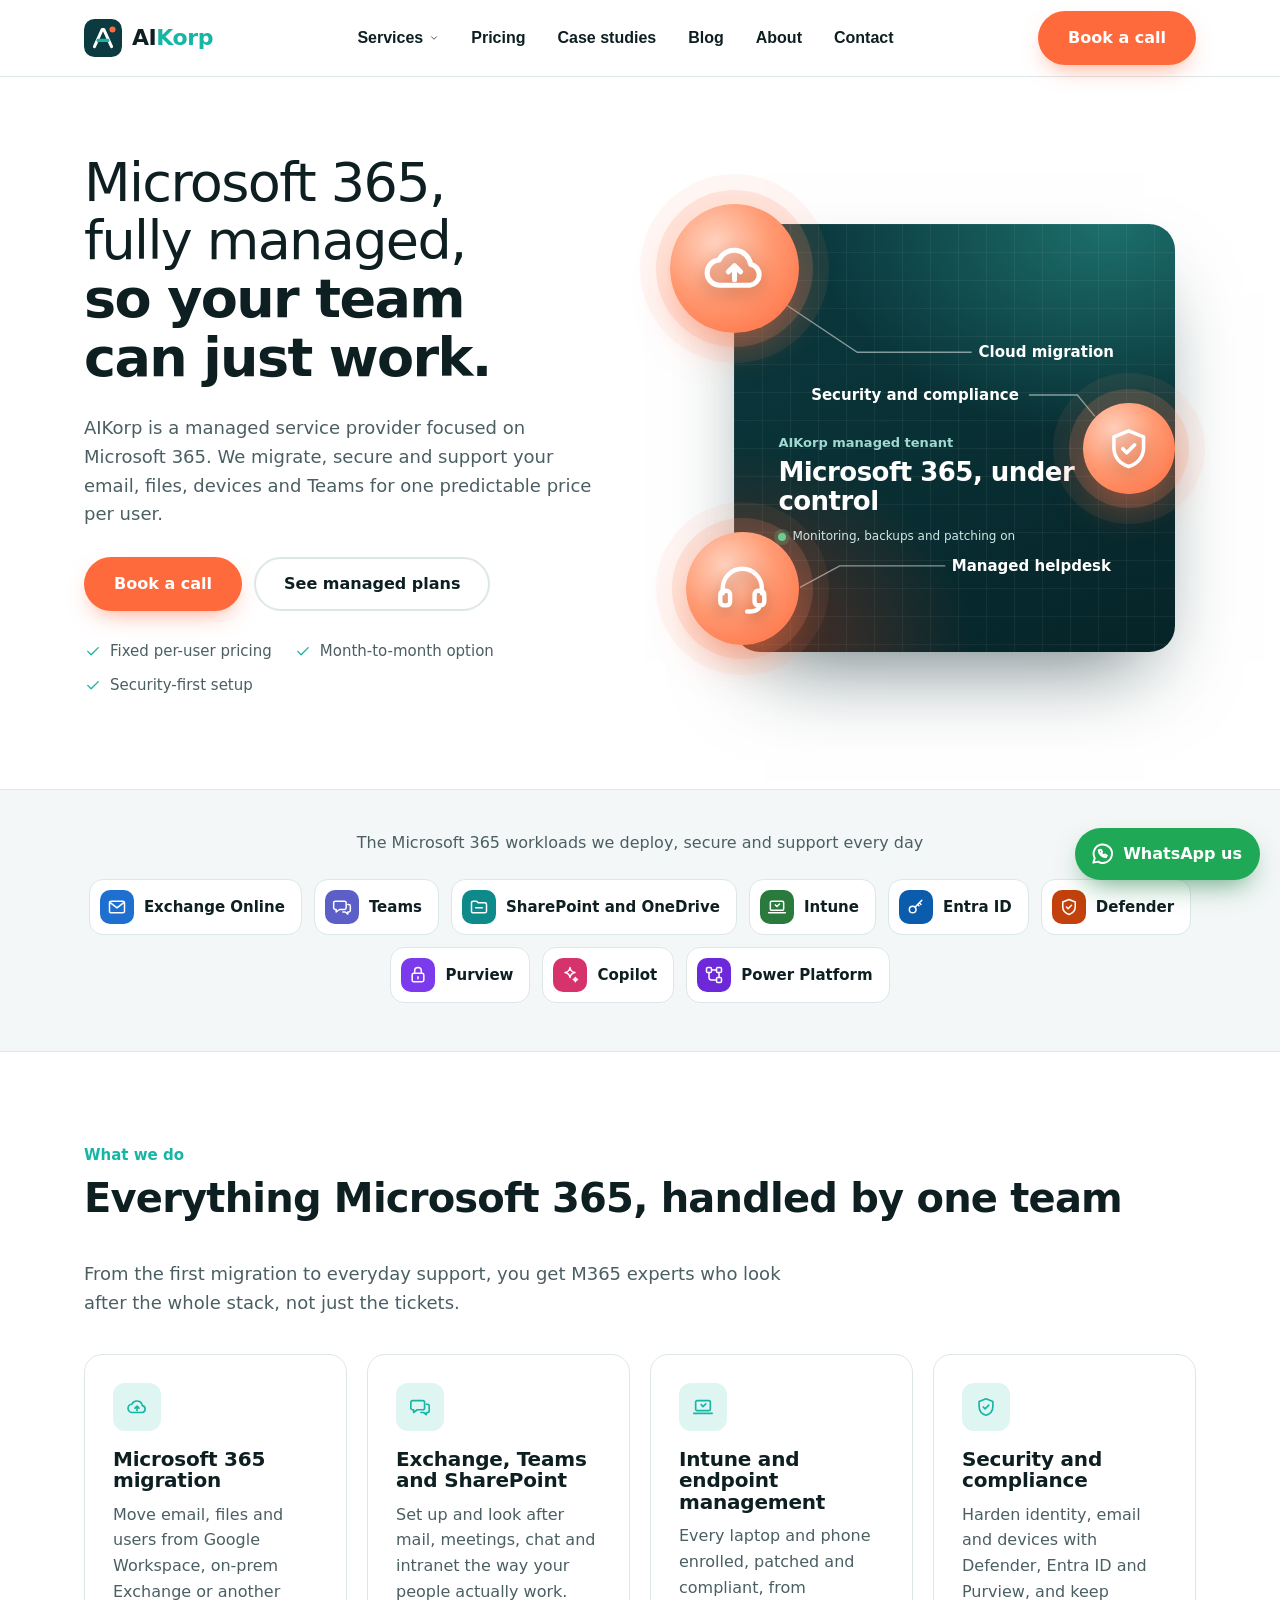
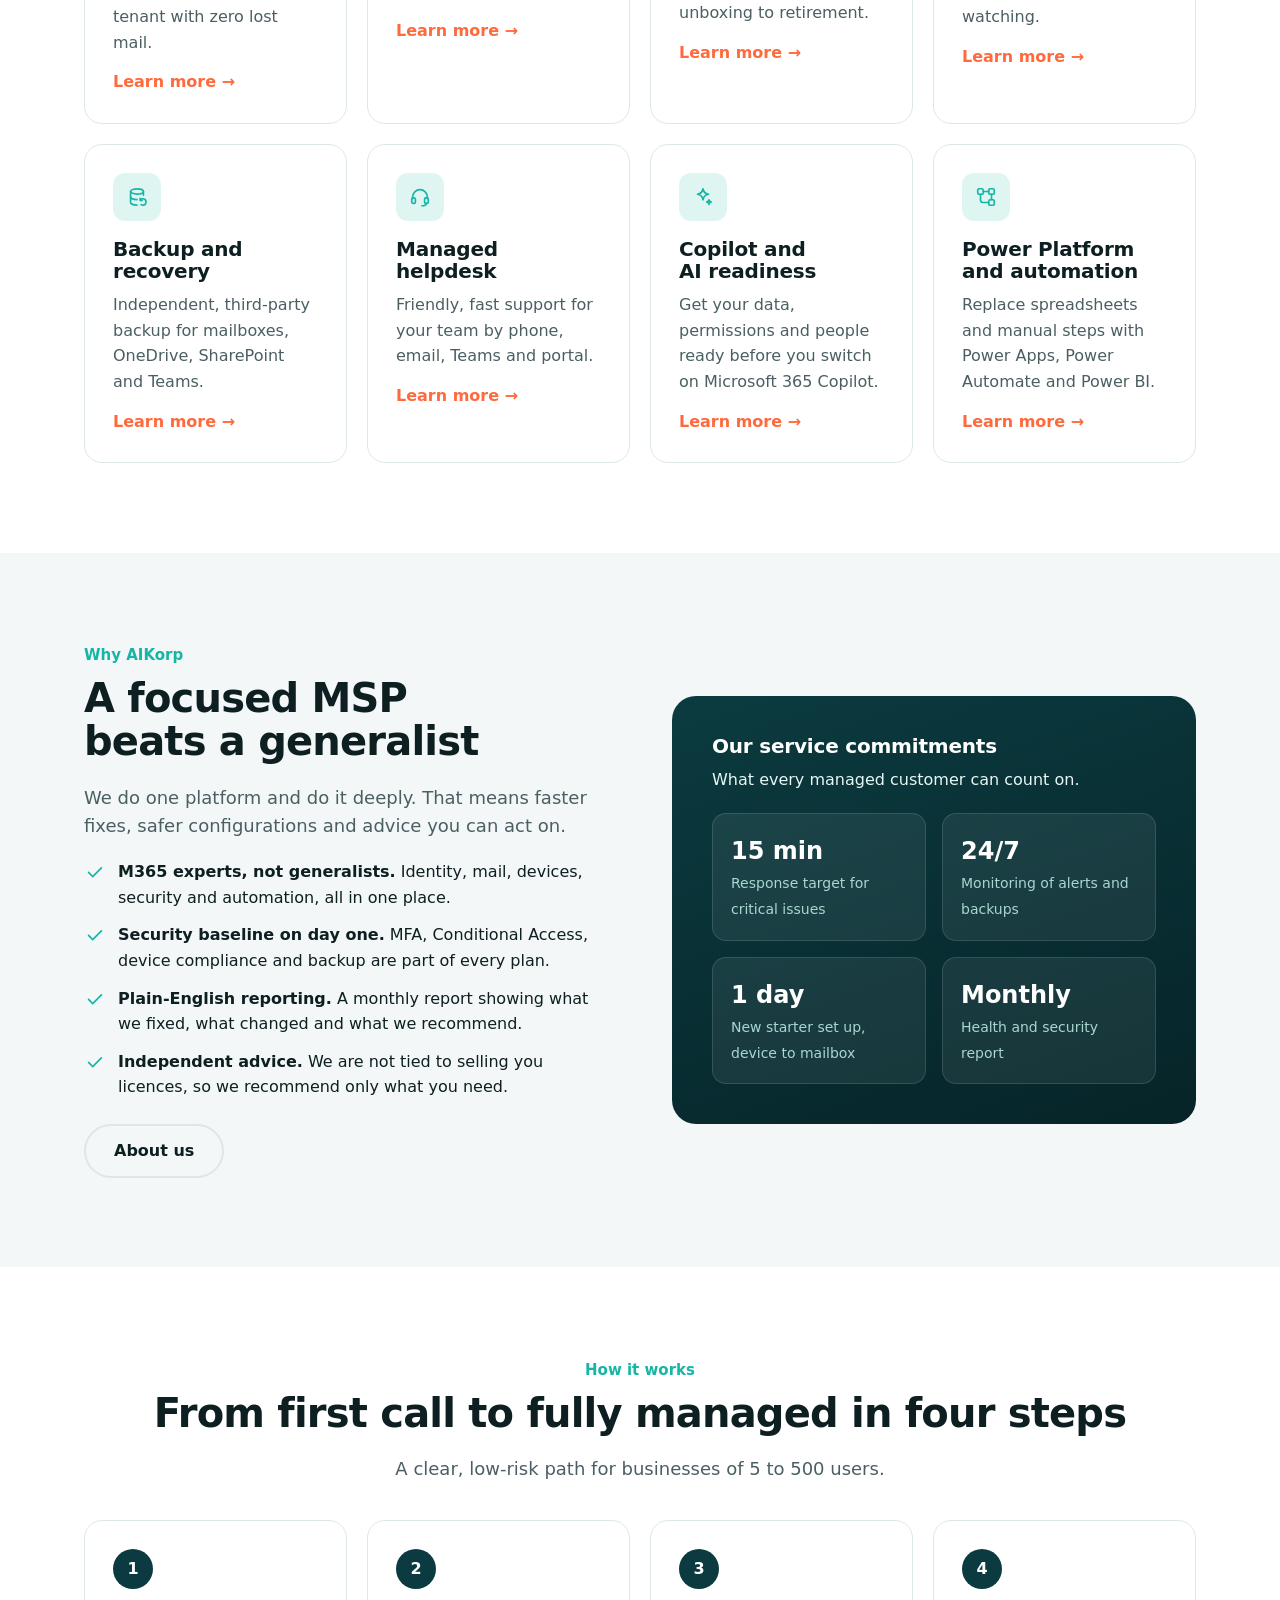
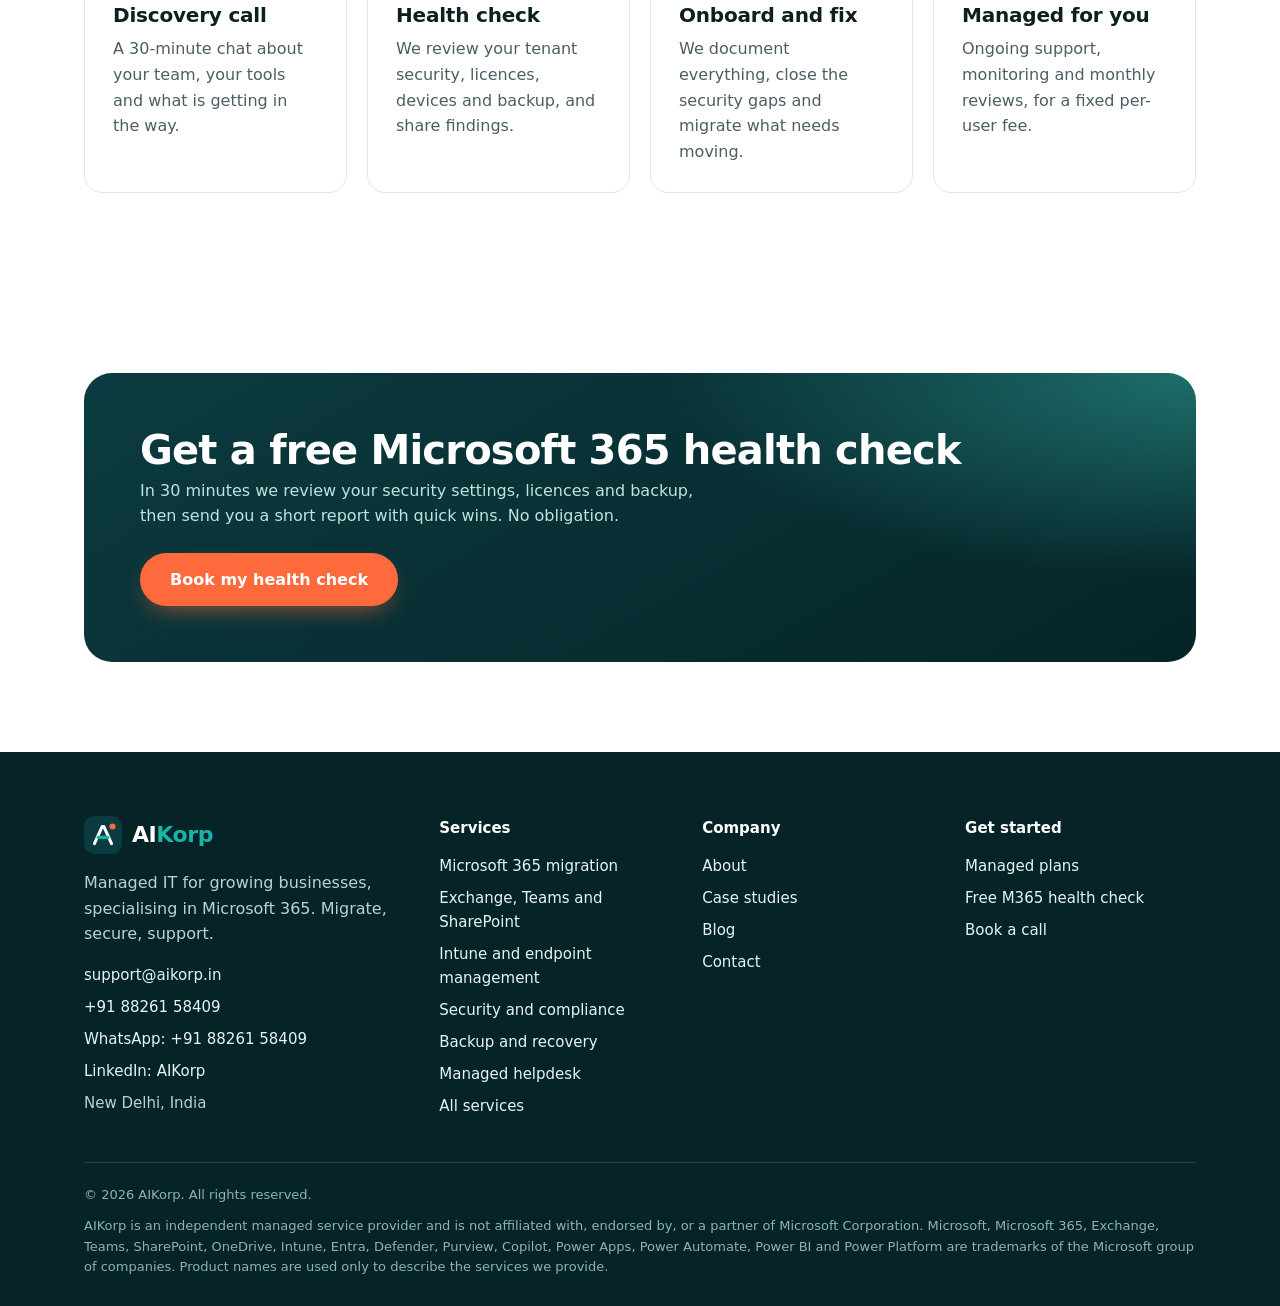
==== commit 3fe9addd: "Add LinkedIn link to footer (index.html)" ====
--- a/index.html
+++ b/index.html
@@ -104,7 +104,7 @@
   <div class="f-grid">
     <div><a class="logo" href="index.html"><svg viewBox="0 0 40 40" aria-hidden="true"><rect width="40" height="40" rx="11" fill="#0b3b40"/><path d="M11 29 19.2 11h1.6L29 29" fill="none" stroke="#fff" stroke-width="3.2" stroke-linecap="round" stroke-linejoin="round"/><path d="M14.8 22.5h10.4" stroke="#17b5a5" stroke-width="3.2" stroke-linecap="round"/><circle cx="30" cy="11" r="3.2" fill="#ff6a3d"/></svg><span>AI<b>Korp</b></span></a>
       <p style="margin-top:16px;max-width:36ch">Managed IT for growing businesses, specialising in Microsoft 365. Migrate, secure, support.</p>
-      <ul><li><a href="mailto:support@aikorp.in">support@aikorp.in</a></li><li><a href="tel:+918826158409">+91 88261 58409</a></li><li><a href="https://wa.me/918826158409">WhatsApp: +91 88261 58409</a></li><li>New Delhi, India</li></ul></div>
+      <ul><li><a href="mailto:support@aikorp.in">support@aikorp.in</a></li><li><a href="tel:+918826158409">+91 88261 58409</a></li><li><a href="https://wa.me/918826158409">WhatsApp: +91 88261 58409</a></li><li><a href="https://www.linkedin.com/company/aikorp/" target="_blank" rel="noopener">LinkedIn: AIKorp</a></li><li>New Delhi, India</li></ul></div>
     <div><h4>Services</h4><ul><li><a href="services.html#migration">Microsoft 365 migration</a></li><li><a href="services.html#collaboration">Exchange, Teams and SharePoint</a></li><li><a href="services.html#endpoint">Intune and endpoint management</a></li><li><a href="services.html#security">Security and compliance</a></li><li><a href="services.html#backup">Backup and recovery</a></li><li><a href="services.html#helpdesk">Managed helpdesk</a></li><li><a href="services.html">All services</a></li></ul></div>
     <div><h4>Company</h4><ul><li><a href="about.html">About</a></li><li><a href="cases.html">Case studies</a></li><li><a href="blog.html">Blog</a></li><li><a href="contact.html">Contact</a></li></ul></div>
     <div><h4>Get started</h4><ul><li><a href="pricing.html">Managed plans</a></li><li><a href="contact.html#assessment">Free M365 health check</a></li><li><a href="contact.html">Book a call</a></li></ul></div>
--- a/assets/styles.css
+++ b/assets/styles.css
@@ -0,0 +1,263 @@
+/*
+VOICE: confident, plain-spoken IT partner for small and mid-size businesses; calm, expert, no hype.
+IDEA: a managed control room for a company's Microsoft 365 tenant, services orbiting one dark console.
+PICTURE: deep teal console card with floating, lit service tiles linked by thin circuit lines.
+COLOUR and TYPE: white ground, deep teal #0b3b40 console, coral #ff6a3d call to action, aqua #17b5a5 support; Manrope 800 + Manrope.
+LAYOUT: sticky top nav with dropdown, hero split into headline and console, full-width bands, cards in wrapping grids.
+*/
+:root{
+  color-scheme:light dark;
+  --bg:light-dark(#ffffff,#071b1e);
+  --bg2:light-dark(#f3f7f7,#0b2427);
+  --ink:light-dark(#0e1f22,#e8f2f2);
+  --muted:light-dark(#4b5f63,#a8bdbf);
+  --line:light-dark(#dde7e8,#1d3b3f);
+  --card:light-dark(#ffffff,#0d2a2e);
+  --teal:#0b3b40;--teal2:#062428;--aqua:#17b5a5;--coral:#ff6a3d;--coral2:#f2551f;
+  --shadow:0 18px 40px -22px rgba(6,36,40,.35);
+  --r:18px;
+}
+:root[data-theme=light]{color-scheme:light}
+:root[data-theme=dark]{color-scheme:dark}
+*{box-sizing:border-box;min-width:0}
+html{scroll-behavior:smooth;scroll-padding-top:88px}
+body{margin:0;background:var(--bg);color:var(--ink);font:16px/1.6 Manrope,system-ui,-apple-system,"Segoe UI",sans-serif;overflow-x:clip}
+img,svg{max-width:100%;display:block}
+a{color:inherit}
+h1,h2,h3{line-height:1.08;text-wrap:balance;margin:0 0 .5em;font-weight:800;letter-spacing:-.02em}
+h1{font-size:clamp(34px,5vw,54px)}
+h2{font-size:clamp(28px,3.4vw,40px)}
+h3{font-size:20px;letter-spacing:-.01em}
+p{margin:0 0 1em}
+.wrap{max-width:1240px;margin:0 auto;padding:0 max(5vw,16px)}
+.band{padding:clamp(48px,7vw,96px) 0}
+.band.alt{background:var(--bg2)}
+.lead{font-size:18px;color:var(--muted);max-width:62ch}
+.center{text-align:center}.center .lead{margin-inline:auto}
+.kicker{display:inline-block;font-weight:700;color:var(--aqua);margin-bottom:10px;font-size:15px}
+
+/* buttons */
+.btn{display:inline-flex;align-items:center;justify-content:center;gap:8px;min-height:48px;padding:12px 28px;border-radius:999px;font-weight:700;font-size:16px;text-decoration:none;border:2px solid transparent;cursor:pointer;font-family:inherit;transition:transform .15s,background .15s}
+.btn:hover{transform:translateY(-1px)}
+.btn-primary{background:var(--coral);color:#fff;box-shadow:0 10px 24px -10px rgba(255,106,61,.7)}
+.btn-primary:hover{background:var(--coral2)}
+.btn-ghost{border-color:var(--line);color:var(--ink);background:transparent}
+.btn-ghost:hover{border-color:var(--aqua)}
+:focus-visible{outline:3px solid var(--aqua);outline-offset:3px;border-radius:8px}
+
+/* header */
+.site-header{position:sticky;top:0;z-index:50;background:color-mix(in srgb,var(--bg) 88%,transparent);backdrop-filter:blur(12px);border-bottom:1px solid var(--line)}
+.nav{display:flex;align-items:center;gap:24px;height:76px}
+.logo{display:flex;align-items:center;gap:10px;text-decoration:none;font-weight:800;font-size:22px;letter-spacing:-.02em}
+.logo svg{width:38px;height:38px}
+.logo b{color:var(--aqua)}
+.menu{display:flex;align-items:center;gap:4px;margin:0 auto;padding:0;list-style:none}
+.menu>li{position:relative}
+.menu>li>a,.menu>li>button{display:flex;align-items:center;gap:6px;padding:10px 14px;border-radius:10px;font:600 16px Manrope,sans-serif;color:var(--ink);text-decoration:none;background:none;border:0;cursor:pointer;min-height:44px}
+.menu>li>a:hover,.menu>li>button:hover,.menu a[aria-current=page]{background:var(--bg2)}
+.chev{width:10px;height:10px;transition:transform .2s}
+.drop{position:absolute;top:calc(100% + 8px);left:-12px;width:min(640px,90vw);display:grid;grid-template-columns:repeat(2,minmax(0,1fr));gap:4px;padding:12px;background:var(--card);border:1px solid var(--line);border-radius:var(--r);box-shadow:var(--shadow);opacity:0;visibility:hidden;transform:translateY(6px);transition:.18s}
+.has-drop:hover .drop,.has-drop:focus-within .drop,.has-drop.open .drop{opacity:1;visibility:visible;transform:none}
+.has-drop:hover .chev,.has-drop.open .chev{transform:rotate(180deg)}
+.drop a{display:flex;gap:12px;padding:12px;border-radius:12px;text-decoration:none}
+.drop a:hover{background:var(--bg2)}
+.drop strong{display:block;font-size:15px}
+.drop span{font-size:13px;color:var(--muted);line-height:1.4}
+.ico{flex:none;width:40px;height:40px;border-radius:12px;display:grid;place-items:center;background:color-mix(in srgb,var(--aqua) 14%,transparent);color:var(--aqua)}
+.ico svg{width:22px;height:22px}
+.nav-cta{flex:none}
+.burger{display:none;margin-left:auto;width:44px;height:44px;border:1px solid var(--line);border-radius:12px;background:none;color:var(--ink);cursor:pointer}
+@media(max-width:1020px){
+  .burger{display:grid;place-items:center}
+  .nav-cta{display:none}
+  .menu{position:fixed;inset:76px 0 auto 0;flex-direction:column;align-items:stretch;gap:0;margin:0;padding:12px max(5vw,16px) 24px;background:var(--bg);border-bottom:1px solid var(--line);max-height:calc(100vh - 76px);overflow:auto;display:none}
+  .menu.show{display:flex}
+  .menu>li>a,.menu>li>button{width:100%;justify-content:space-between;font-size:17px}
+  .drop{position:static;width:100%;grid-template-columns:minmax(0,1fr);box-shadow:none;border:0;padding:0 0 8px;display:none;opacity:1;visibility:visible;transform:none}
+  .has-drop.open .drop{display:grid}
+  .has-drop:hover .drop{display:none}.has-drop.open:hover .drop{display:grid}
+  .menu .mobile-cta{display:block;margin-top:12px}
+}
+.mobile-cta{display:none}
+
+/* hero */
+.hero{padding:clamp(40px,6vw,80px) 0 clamp(48px,6vw,88px)}
+.hero-grid{display:grid;grid-template-columns:minmax(0,1fr) minmax(0,1.05fr);gap:clamp(32px,5vw,64px);align-items:center}
+.hero h1{font-weight:500;letter-spacing:-.03em}
+.hero h1 strong{display:block;font-weight:800}
+.hero .lead{margin-bottom:28px}
+.hero-actions{display:flex;flex-wrap:wrap;gap:12px}
+.trust{display:flex;flex-wrap:wrap;gap:10px 22px;margin-top:28px;padding:0;list-style:none;color:var(--muted);font-size:15px}
+.trust li{display:flex;gap:8px;align-items:center}
+.trust svg{width:18px;height:18px;color:var(--aqua)}
+.console{position:relative;aspect-ratio:1.08;max-width:600px;margin-left:auto;width:100%}
+.console-card{position:absolute;inset:8% 4% 6% 14%;border-radius:26px;background:radial-gradient(120% 90% at 85% 0%,#1c6f6c 0%,transparent 55%),radial-gradient(90% 80% at 0% 100%,#5a2f24 0%,transparent 60%),linear-gradient(160deg,var(--teal),var(--teal2));box-shadow:0 40px 80px -30px rgba(6,36,40,.6);overflow:hidden}
+.console-card::before{content:"";position:absolute;inset:0;background-image:linear-gradient(rgba(255,255,255,.05) 1px,transparent 1px),linear-gradient(90deg,rgba(255,255,255,.05) 1px,transparent 1px);background-size:28px 28px}
+.console svg.lines{position:absolute;inset:0;width:100%;height:100%}
+.console .lbl{position:absolute;transform:translateY(-50%);color:#fff;font-weight:600;font-size:clamp(12px,1.5vw,15px);white-space:nowrap}
+.console .core{position:absolute;left:36%;top:42%;width:46%;color:#fff}
+.core small{display:block;color:#9fd9d2;font-size:clamp(11px,1.2vw,13px);font-weight:600;margin-bottom:4px}
+.core b{display:block;font-size:clamp(18px,2.4vw,26px);line-height:1.1;letter-spacing:-.02em}
+.core .meter{margin-top:12px;display:flex;gap:6px;align-items:center;font-size:12px;color:#cdeae6}
+.core .dot{width:8px;height:8px;border-radius:50%;background:#3ee0a0;box-shadow:0 0 0 4px rgba(62,224,160,.2)}
+.orb{position:absolute;width:24%;aspect-ratio:1;border-radius:50%;display:grid;place-items:center;background:radial-gradient(circle at 35% 30%,#ffd2bf,#ff9a72 45%,#ff6a3d 100%);box-shadow:0 0 0 14px rgba(255,140,100,.18),0 0 0 30px rgba(255,140,100,.08),0 20px 40px -10px rgba(255,90,40,.5);animation:float 6s ease-in-out infinite}
+.orb{color:#fff}.orb svg{width:52%;height:52%;filter:drop-shadow(0 6px 8px rgba(80,20,0,.35))}
+.orb.o2{width:17%;animation-delay:-2s}.orb.o3{width:21%;animation-delay:-4s}
+@keyframes float{50%{transform:translateY(-8px)}}
+@media(prefers-reduced-motion:reduce){.orb{animation:none}html{scroll-behavior:auto}}
+
+/* product strip */
+.strip{background:var(--bg2);padding:40px 0 48px;border-top:1px solid var(--line);border-bottom:1px solid var(--line)}
+.strip p{text-align:center;color:var(--muted);margin-bottom:24px}
+.chips{display:flex;flex-wrap:wrap;justify-content:center;gap:12px}
+.chip{display:flex;align-items:center;gap:10px;padding:10px 16px 10px 10px;border-radius:14px;background:var(--card);border:1px solid var(--line);font-weight:600;font-size:15px}
+.chip i{width:34px;height:34px;border-radius:10px;display:grid;place-items:center;color:#fff}
+.chip i svg{width:20px;height:20px}
+
+/* grids & cards */
+.grid{display:grid;gap:20px;grid-template-columns:repeat(auto-fit,minmax(min(100%,260px),1fr))}
+.grid.g3{grid-template-columns:repeat(auto-fit,minmax(min(100%,300px),1fr))}
+.card{background:var(--card);border:1px solid var(--line);border-radius:var(--r);padding:28px;transition:transform .18s,box-shadow .18s}
+a.card{text-decoration:none;display:block}
+a.card:hover{transform:translateY(-3px);box-shadow:var(--shadow)}
+.card .ico{margin-bottom:18px;width:48px;height:48px}
+.card p{color:var(--muted);margin:0}
+.card .more{display:inline-block;margin-top:14px;font-weight:700;color:var(--coral)}
+.section-head{display:flex;flex-wrap:wrap;justify-content:space-between;align-items:end;gap:20px;margin-bottom:36px}
+.section-head .lead{margin:0}
+
+/* steps */
+.steps{display:grid;gap:20px;grid-template-columns:repeat(auto-fit,minmax(min(100%,220px),1fr));counter-reset:s}
+.step{position:relative;padding:28px;border-radius:var(--r);background:var(--card);border:1px solid var(--line)}
+.step::before{counter-increment:s;content:counter(s);display:grid;place-items:center;width:40px;height:40px;border-radius:50%;background:var(--teal);color:#fff;font-weight:800;margin-bottom:16px}
+.step p{color:var(--muted);margin:0}
+
+/* split */
+.split{display:grid;grid-template-columns:repeat(2,minmax(0,1fr));gap:clamp(28px,5vw,64px);align-items:center}
+.checks{list-style:none;padding:0;margin:0 0 24px;display:grid;gap:12px}
+.checks li{display:flex;gap:12px;align-items:flex-start}
+.checks svg{flex:none;width:22px;height:22px;color:var(--aqua);margin-top:2px}
+.panel{border-radius:24px;padding:clamp(24px,4vw,40px);background:linear-gradient(160deg,var(--teal),var(--teal2));color:#e8f6f4}
+.panel h3{color:#fff}
+.stat-row{display:grid;grid-template-columns:repeat(2,minmax(0,1fr));gap:16px;margin-top:20px}
+.stat{padding:18px;border-radius:14px;background:rgba(255,255,255,.07);border:1px solid rgba(255,255,255,.12)}
+.stat b{display:block;font-size:24px;color:#fff}
+.stat span{font-size:14px;color:#a9d6d0}
+
+/* CTA band */
+.cta-band{border-radius:28px;padding:clamp(32px,5vw,56px);background:radial-gradient(80% 120% at 100% 0%,#1d6e6a,transparent 60%),linear-gradient(150deg,var(--teal),var(--teal2));color:#fff;display:flex;flex-wrap:wrap;gap:24px;align-items:center;justify-content:space-between}
+.cta-band h2{margin:0 0 6px;color:#fff}
+.cta-band p{margin:0;color:#bfe3de;max-width:56ch}
+
+/* page hero */
+.page-hero{padding:clamp(48px,6vw,80px) 0 clamp(32px,4vw,48px);background:linear-gradient(180deg,var(--bg2),var(--bg))}
+.crumbs{font-size:14px;color:var(--muted);margin-bottom:14px}
+.crumbs a{text-decoration:none}
+
+/* service detail */
+.svc{display:grid;grid-template-columns:minmax(0,.9fr) minmax(0,1.1fr);gap:clamp(24px,4vw,56px);padding:clamp(40px,5vw,64px) 0;border-top:1px solid var(--line)}
+.svc:first-of-type{border-top:0}
+.svc .ico{width:56px;height:56px;margin-bottom:18px}.svc .ico svg{width:28px;height:28px}
+.svc ul{margin:0 0 20px;padding:0;list-style:none;display:grid;grid-template-columns:repeat(2,minmax(0,1fr));gap:10px 20px}
+.svc li{display:flex;gap:10px;align-items:flex-start}
+.svc li svg{flex:none;width:20px;height:20px;color:var(--aqua);margin-top:3px}
+.svc .outcome{padding:16px 18px;border-left:3px solid var(--coral);background:var(--bg2);border-radius:0 12px 12px 0;color:var(--muted);font-size:15px}
+.subnav{position:sticky;top:76px;z-index:20;background:var(--bg);border-bottom:1px solid var(--line)}
+.subnav .scroll{display:flex;gap:6px;overflow-x:auto;padding:10px 0;scrollbar-width:thin}
+.subnav a{flex:none;padding:8px 14px;border-radius:999px;text-decoration:none;font-size:14px;font-weight:600;color:var(--muted);border:1px solid var(--line)}
+.subnav a:hover{color:var(--ink);border-color:var(--aqua)}
+
+/* pricing */
+.toggle{display:inline-flex;padding:4px;border-radius:999px;background:var(--bg2);border:1px solid var(--line);margin:8px 0 32px}
+.toggle button{min-height:44px;padding:8px 20px;border-radius:999px;border:0;background:none;font:700 15px Manrope,sans-serif;color:var(--muted);cursor:pointer}
+.toggle button[aria-pressed=true]{background:var(--card);color:var(--ink);box-shadow:0 4px 10px -4px rgba(0,0,0,.2)}
+.plans{display:grid;gap:20px;grid-template-columns:repeat(auto-fit,minmax(min(100%,270px),1fr));align-items:stretch}
+.plan{display:flex;flex-direction:column;padding:30px;border-radius:22px;background:var(--card);border:1px solid var(--line);position:relative}
+.plan.pop{border:2px solid var(--coral);box-shadow:var(--shadow)}
+.plan .tag{position:absolute;top:-13px;left:30px;background:var(--coral);color:#fff;font-size:13px;font-weight:700;padding:4px 12px;border-radius:999px}
+.plan .price{font-size:44px;font-weight:800;letter-spacing:-.03em;margin:8px 0 0;white-space:nowrap}
+.plan .price small{font-size:15px;font-weight:600;color:var(--muted);letter-spacing:0}
+.plan .for{color:var(--muted);font-size:15px;min-height:48px}
+.plan ul{list-style:none;padding:0;margin:18px 0 26px;display:grid;gap:10px;flex:1}
+.plan li{display:flex;gap:10px;font-size:15px}
+.plan li svg{flex:none;width:18px;height:18px;color:var(--aqua);margin-top:3px}
+.note{font-size:14px;color:var(--muted)}
+table.cmp{width:100%;border-collapse:collapse;font-size:15px}
+.cmp th,.cmp td{padding:14px 12px;border-bottom:1px solid var(--line);text-align:center}
+.cmp th:first-child,.cmp td:first-child{text-align:left}
+.cmp thead th{font-size:16px}
+.cmp .y{color:var(--aqua);font-weight:800}.cmp .n{color:var(--muted)}
+.scroll{overflow-x:auto}
+
+/* faq */
+.faq details{border-bottom:1px solid var(--line);padding:6px 0}
+.faq summary{cursor:pointer;font-weight:700;font-size:17px;padding:14px 0;list-style:none;display:flex;justify-content:space-between;gap:16px}
+.faq summary::after{content:"+";font-size:22px;color:var(--coral);line-height:1}
+.faq details[open] summary::after{content:"–"}
+.faq p{color:var(--muted);max-width:75ch}
+
+/* posts & cases */
+.post{display:flex;flex-direction:column;border-radius:var(--r);overflow:hidden;background:var(--card);border:1px solid var(--line)}
+.post .thumb{aspect-ratio:16/9;display:grid;place-items:center;color:#fff}
+.post .thumb svg{width:56px;height:56px;opacity:.95}
+.post .body{padding:22px 24px 26px;display:flex;flex-direction:column;gap:8px;flex:1}
+.post .meta{font-size:13px;color:var(--muted);font-weight:600}
+.post p{color:var(--muted);margin:0;font-size:15px}
+.pill{display:inline-block;font-size:13px;font-weight:700;padding:4px 10px;border-radius:999px;background:color-mix(in srgb,var(--aqua) 15%,transparent);color:var(--aqua)}
+.case dl{display:grid;grid-template-columns:minmax(0,1fr);gap:14px;margin:16px 0 0}
+.case dt{font-weight:700;font-size:14px;color:var(--ink)}
+.case dd{margin:2px 0 0;color:var(--muted);font-size:15px}
+.sample{font-size:13px;color:var(--muted);font-style:italic}
+
+/* form */
+.contact-grid{display:grid;grid-template-columns:minmax(0,1.2fr) minmax(0,.8fr);gap:clamp(24px,4vw,48px);align-items:start}
+form.card{padding:clamp(24px,4vw,36px)}
+.fields{display:grid;grid-template-columns:repeat(2,minmax(0,1fr));gap:16px}
+.field{display:flex;flex-direction:column;gap:6px}
+.field.full{grid-column:1/-1}
+label{font-weight:700;font-size:14px}
+input,select,textarea{font:16px Manrope,sans-serif;padding:12px 14px;min-height:48px;border-radius:12px;border:1px solid var(--line);background:var(--bg);color:var(--ink);width:100%}
+textarea{min-height:120px;resize:vertical}
+input:focus,select:focus,textarea:focus{outline:none;border-color:var(--aqua);box-shadow:0 0 0 3px color-mix(in srgb,var(--aqua) 25%,transparent)}
+.chk{display:flex;gap:10px;align-items:flex-start;font-weight:500;font-size:14px;color:var(--muted)}
+.chk input{width:20px;min-height:20px;height:20px;margin-top:2px;flex:none}
+.err{color:#d63b2f;font-size:13px;min-height:1em}
+.form-msg{display:none;margin-top:18px;padding:16px 18px;border-radius:12px;background:color-mix(in srgb,var(--aqua) 12%,transparent);border:1px solid color-mix(in srgb,var(--aqua) 40%,transparent)}
+.form-msg.show{display:block}
+.info{display:grid;gap:16px}
+.info .card{padding:22px;display:flex;gap:14px;align-items:flex-start}
+.info .card .ico{margin:0}
+.info a{font-weight:700;text-decoration:none}
+
+/* footer */
+footer{background:var(--teal2);color:#b8d3d0;padding:64px 0 28px;margin-top:0}
+footer a{text-decoration:none;color:#e6f4f2}
+footer a:hover{color:#fff;text-decoration:underline}
+.f-grid{display:grid;grid-template-columns:minmax(0,1.4fr) repeat(3,minmax(0,1fr));gap:32px}
+footer .logo{color:#fff}
+footer h4{color:#fff;margin:0 0 14px;font-size:15px}
+footer ul{list-style:none;padding:0;margin:0;display:grid;gap:8px;font-size:15px}
+.f-bottom{margin-top:44px;padding-top:22px;border-top:1px solid rgba(255,255,255,.12);display:grid;gap:10px;font-size:13px;color:#8fb2ae}
+
+@media(max-width:900px){
+  .hero-grid,.split,.svc,.contact-grid{grid-template-columns:minmax(0,1fr)}
+  .console{margin:0 auto}
+  .f-grid{grid-template-columns:repeat(2,minmax(0,1fr))}
+}
+@media(max-width:600px){
+  .fields,.svc ul{grid-template-columns:minmax(0,1fr)}
+  .f-grid{grid-template-columns:minmax(0,1fr)}
+  .console .lbl{font-size:11px}
+  .core .meter{display:none}
+  .core b{font-size:17px}
+  .btn{width:100%}
+  .hero-actions{flex-direction:column}
+  table{font-size:13px}
+  .cmp th,.cmp td{padding:10px 6px}
+}
+
+/* floating WhatsApp button */
+.wa-float{position:fixed;right:20px;bottom:20px;z-index:60;display:flex;align-items:center;gap:8px;min-height:52px;padding:12px 18px 12px 14px;border-radius:999px;background:#1fa855;color:#fff;font-weight:700;text-decoration:none;box-shadow:0 12px 28px -10px rgba(20,120,60,.7);transition:transform .15s}
+.wa-float:hover{transform:translateY(-2px)}
+.wa-float svg{width:26px;height:26px}
+@media(max-width:600px){.wa-float span{display:none}.wa-float{padding:13px;right:16px;bottom:16px}}
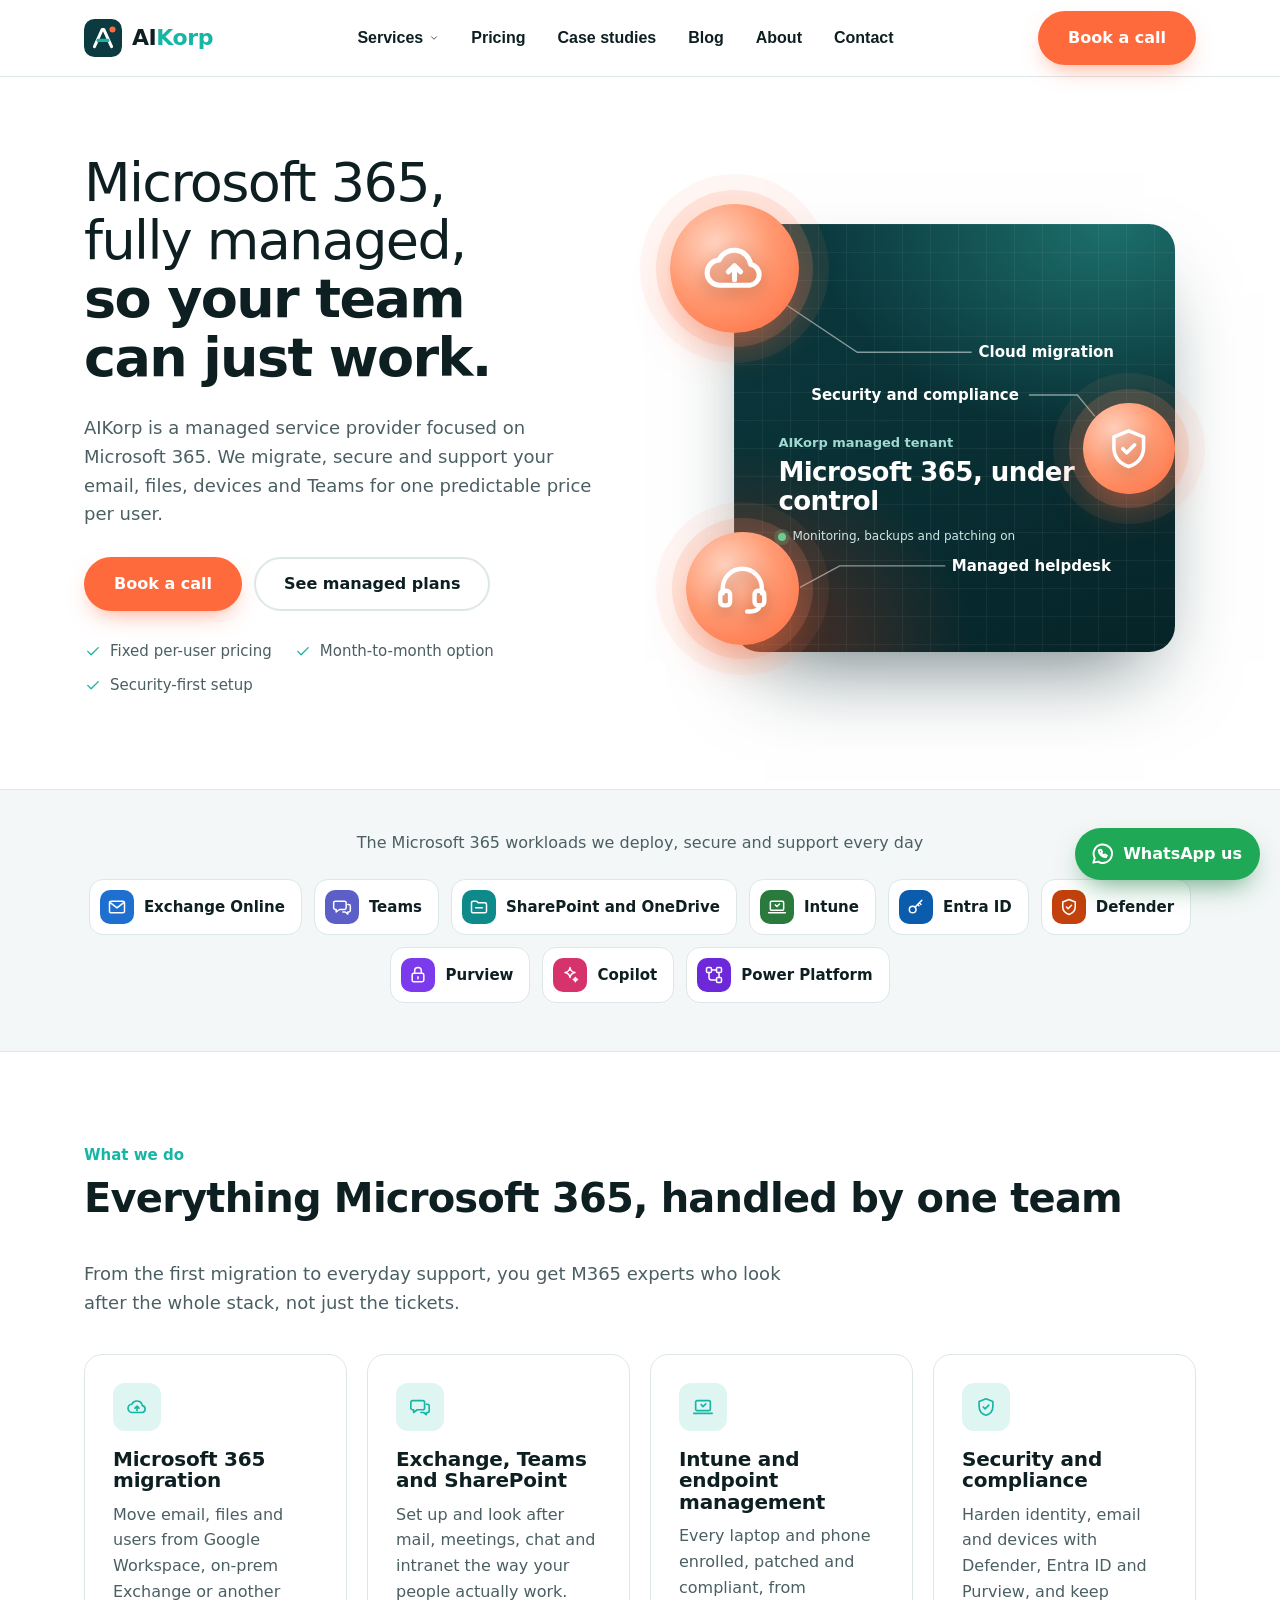
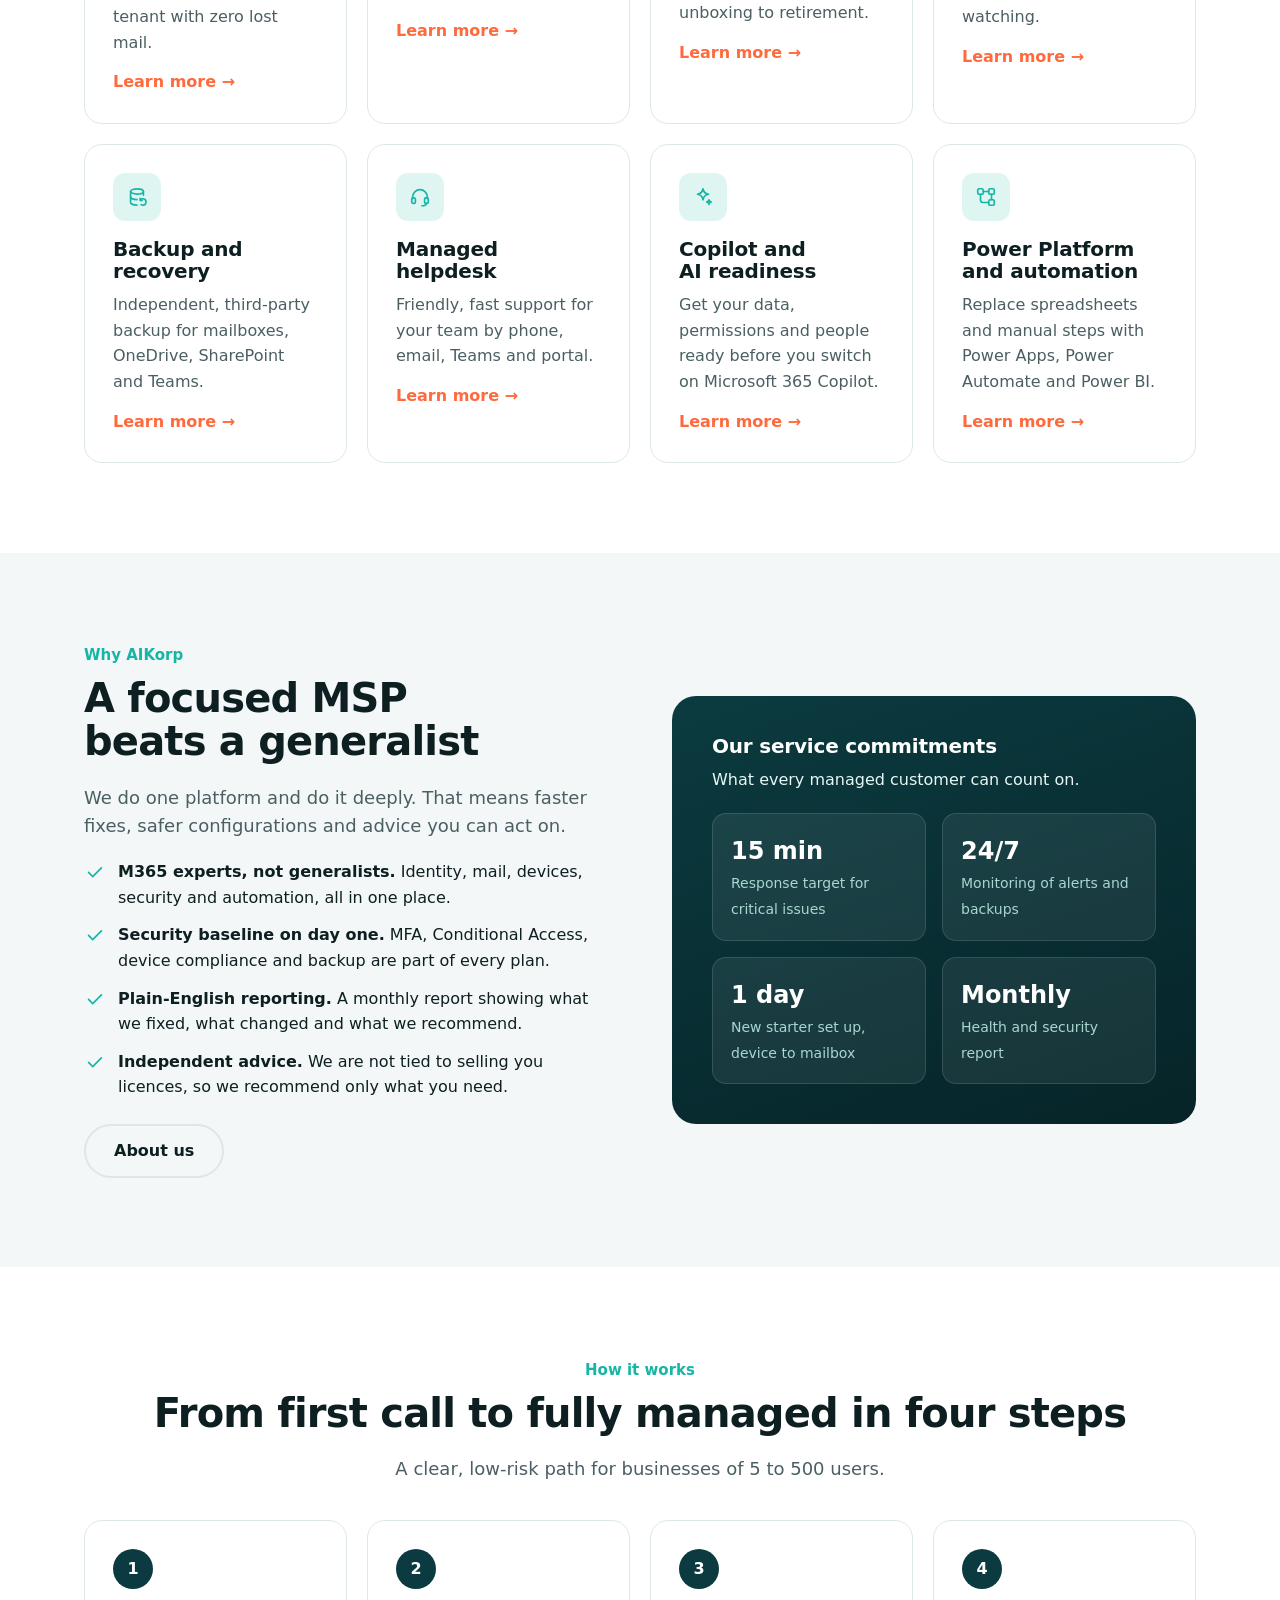
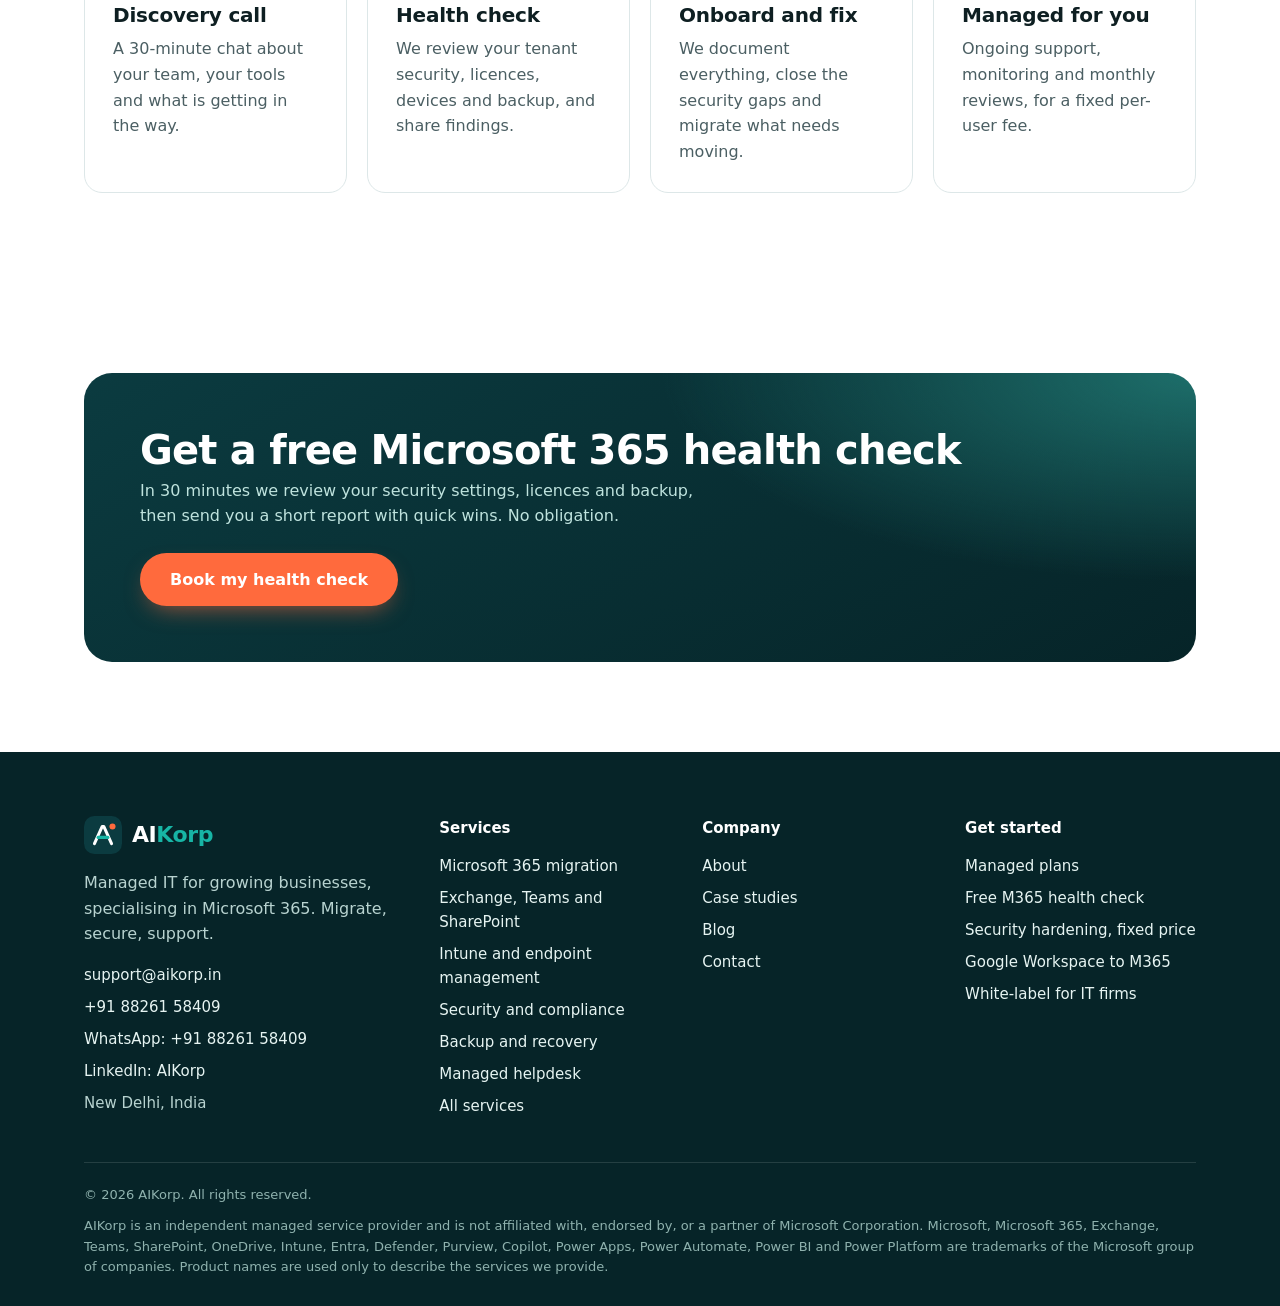
==== commit 57004dfa: "Add offer landing pages, SEO tags, sitemap and contact form fallback New pages: free health check, s" ====
--- a/index.html
+++ b/index.html
@@ -5,6 +5,12 @@
 <meta name="viewport" content="width=device-width, initial-scale=1">
 <title>AIKorp | Managed Microsoft 365 services</title>
 <meta name="description" content="AIKorp is a managed service provider specialising in Microsoft 365: migration, security, Intune, backup, helpdesk and Copilot readiness.">
+<link rel="canonical" href="https://www.aikorp.in/">
+<meta property="og:type" content="website">
+<meta property="og:site_name" content="AIKorp">
+<meta property="og:url" content="https://www.aikorp.in/">
+<meta property="og:image" content="https://www.aikorp.in/assets/og.png">
+<meta name="twitter:card" content="summary_large_image">
 <meta property="og:title" content="AIKorp | Managed Microsoft 365 services">
 <meta property="og:description" content="AIKorp is a managed service provider specialising in Microsoft 365: migration, security, Intune, backup, helpdesk and Copilot readiness.">
 <link rel="preconnect" href="https://fonts.googleapis.com">
@@ -12,6 +18,7 @@
 <link href="https://fonts.googleapis.com/css2?family=Manrope:wght@400;500;600;700;800&display=swap" rel="stylesheet">
 <link rel="stylesheet" href="assets/styles.css">
 <link rel="icon" href="data:image/svg+xml,<svg xmlns=%27http://www.w3.org/2000/svg%27 viewBox='0 0 40 40' aria-hidden='true'><rect width='40' height='40' rx='11' fill='%230b3b40'/><path d='M11 29 19.2 11h1.6L29 29' fill='none' stroke='%23fff' stroke-width='3.2' stroke-linecap='round' stroke-linejoin='round'/><path d='M14.8 22.5h10.4' stroke='%2317b5a5' stroke-width='3.2' stroke-linecap='round'/><circle cx='30' cy='11' r='3.2' fill='%23ff6a3d'/></svg>">
+<script type="application/ld+json">{"@context":"https://schema.org","@type":"ProfessionalService","name":"AIKorp","url":"https://www.aikorp.in/","logo":"https://www.aikorp.in/assets/og.png","image":"https://www.aikorp.in/assets/og.png","description":"Independent managed service provider specialising in Microsoft 365: migration, security hardening, Intune, backup and helpdesk for small businesses.","email":"support@aikorp.in","telephone":"+91-88261-58409","address":{"@type":"PostalAddress","addressLocality":"New Delhi","addressRegion":"Delhi","addressCountry":"IN"},"areaServed":"Worldwide","priceRange":"₹₹","sameAs":["https://www.linkedin.com/company/aikorp/"],"openingHours":"Mo-Sa 09:00-19:00"}</script>
 </head>
 <body>
 <a class="skip" href="#main" style="position:absolute;left:-999px">Skip to content</a>
@@ -96,7 +103,7 @@
 </div></section>
 <section class="band"><div class="wrap"><div class="cta-band">
   <div><h2>Get a free Microsoft 365 health check</h2><p>In 30 minutes we review your security settings, licences and backup, then send you a short report with quick wins. No obligation.</p></div>
-  <a class="btn btn-primary" href="contact.html#assessment">Book my health check</a>
+  <a class="btn btn-primary" href="microsoft-365-health-check.html">Book my health check</a>
 </div></div></section>
 
 </main>
@@ -107,7 +114,7 @@
       <ul><li><a href="mailto:support@aikorp.in">support@aikorp.in</a></li><li><a href="tel:+918826158409">+91 88261 58409</a></li><li><a href="https://wa.me/918826158409">WhatsApp: +91 88261 58409</a></li><li><a href="https://www.linkedin.com/company/aikorp/" target="_blank" rel="noopener">LinkedIn: AIKorp</a></li><li>New Delhi, India</li></ul></div>
     <div><h4>Services</h4><ul><li><a href="services.html#migration">Microsoft 365 migration</a></li><li><a href="services.html#collaboration">Exchange, Teams and SharePoint</a></li><li><a href="services.html#endpoint">Intune and endpoint management</a></li><li><a href="services.html#security">Security and compliance</a></li><li><a href="services.html#backup">Backup and recovery</a></li><li><a href="services.html#helpdesk">Managed helpdesk</a></li><li><a href="services.html">All services</a></li></ul></div>
     <div><h4>Company</h4><ul><li><a href="about.html">About</a></li><li><a href="cases.html">Case studies</a></li><li><a href="blog.html">Blog</a></li><li><a href="contact.html">Contact</a></li></ul></div>
-    <div><h4>Get started</h4><ul><li><a href="pricing.html">Managed plans</a></li><li><a href="contact.html#assessment">Free M365 health check</a></li><li><a href="contact.html">Book a call</a></li></ul></div>
+    <div><h4>Get started</h4><ul><li><a href="pricing.html">Managed plans</a></li><li><a href="microsoft-365-health-check.html">Free M365 health check</a></li><li><a href="microsoft-365-security-hardening.html">Security hardening, fixed price</a></li><li><a href="google-workspace-to-microsoft-365-migration.html">Google Workspace to M365</a></li><li><a href="white-label-microsoft-365-support.html">White-label for IT firms</a></li></ul></div>
   </div>
   <div class="f-bottom">
     <span>© <span data-year>2026</span> AIKorp. All rights reserved.</span>
